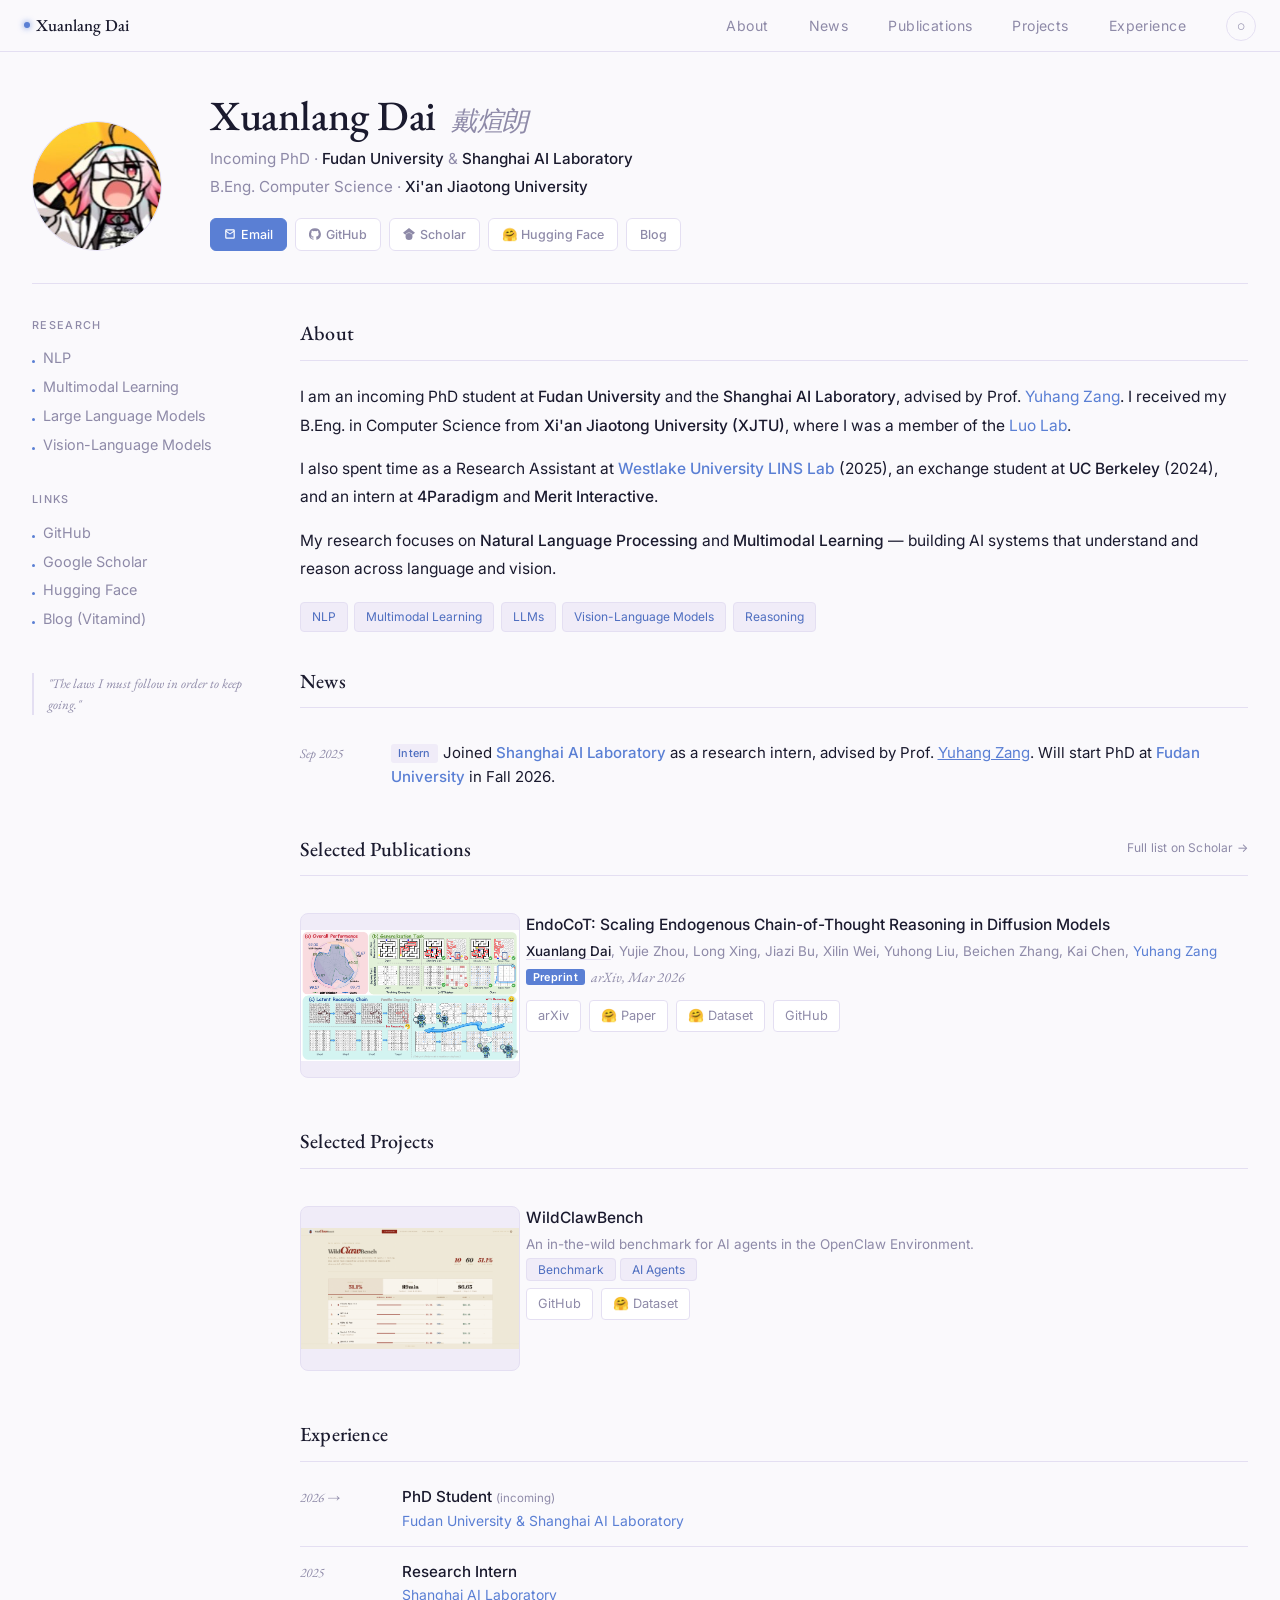
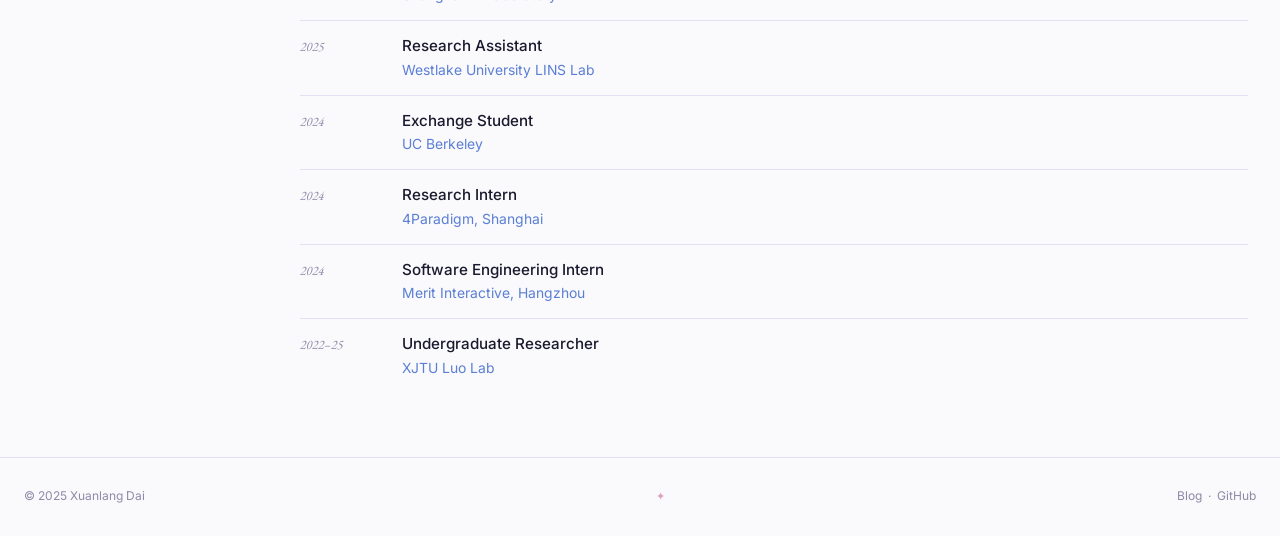
==== index.html @ b7e75daa "Initial commit for homepage" ====
<!DOCTYPE html>
<html lang="en" data-theme="light">
<head>
<meta charset="UTF-8"/>
<meta name="viewport" content="width=device-width, initial-scale=1.0"/>
<title>Xuanlang Dai</title>
<link rel="icon" href="data:image/svg+xml,<svg xmlns='http://www.w3.org/2000/svg' viewBox='0 0 32 32'><rect width='32' height='32' rx='7' fill='%235a7fd4'/><rect x='6' y='6' width='5' height='19' rx='2' fill='white'/><rect x='6' y='20' width='17' height='5' rx='2' fill='white'/><circle cx='23' cy='10' r='4' fill='%23e090b8'/></svg>"/>
<link href="https://fonts.googleapis.com/css2?family=EB+Garamond:ital,wght@0,400;0,500;1,400&family=Inter:wght@300;400;500&display=swap" rel="stylesheet"/>
<style>
:root {
  --bg:       #faf9fc;
  --surface:  #ffffff;
  --border:   #e4dff2;
  --text:     #1a1a2e;
  --muted:    #8e8aa8;
  --accent:   #5a7fd4;
  --rose:     #cc7a9e;
  --tag-bg:   #f0ecf8;
  --tag-fg:   #4e6ec0;
  --nav-bg:   rgba(250,249,252,0.9);
  --sh:       0 1px 3px rgba(60,80,160,0.05), 0 4px 16px rgba(60,80,160,0.06);
  --sh-up:    0 2px 8px rgba(60,80,160,0.08), 0 12px 32px rgba(60,80,160,0.1);
}
[data-theme=dark] {
  --bg:       #10101c;
  --surface:  #181828;
  --border:   #252340;
  --text:     #e4e2f4;
  --muted:    #7068a0;
  --accent:   #7fa8e8;
  --rose:     #e090b8;
  --tag-bg:   #1c1a32;
  --tag-fg:   #88aae0;
  --nav-bg:   rgba(16,16,28,0.92);
  --sh:       0 1px 3px rgba(0,0,0,0.3), 0 4px 16px rgba(0,0,0,0.2);
  --sh-up:    0 2px 8px rgba(0,0,0,0.3), 0 12px 32px rgba(100,130,220,0.12);
}

*, *::before, *::after { box-sizing: border-box; margin: 0; padding: 0; }

html { scroll-behavior: smooth; }

body {
  font-family: 'Inter', sans-serif;
  font-size: 16px;
  background: var(--bg);
  color: var(--text);
  line-height: 1.7;
  transition: background .3s, color .3s;
  -webkit-font-smoothing: antialiased;
}

/* ─── NAV ─── */
nav {
  position: sticky; top: 0; z-index: 99;
  background: var(--nav-bg);
  backdrop-filter: blur(16px);
  border-bottom: 1px solid var(--border);
  height: 52px;
  display: flex; align-items: center;
  padding: 0 max(1.5rem, calc(50vw - 640px));
  gap: 2.5rem;
}
.nav-name {
  font-family: 'EB Garamond', serif;
  font-size: 1.05rem; font-weight: 500;
  color: var(--text); text-decoration: none;
  margin-right: auto;
  display: flex; align-items: center; gap: 6px;
}
.nav-name .dot {
  width: 6px; height: 6px; border-radius: 50%;
  background: var(--accent);
  box-shadow: 0 0 6px var(--accent);
}
nav a.link {
  font-size: 0.88rem; font-weight: 400; letter-spacing: 0.03em;
  color: var(--muted); text-decoration: none;
  transition: color .2s;
}
nav a.link:hover { color: var(--accent); }
.theme-btn {
  width: 30px; height: 30px; border-radius: 50%;
  border: 1px solid var(--border); background: transparent;
  color: var(--muted); cursor: pointer; font-size: 0.9rem;
  display: flex; align-items: center; justify-content: center;
  transition: border-color .2s, color .2s;
}
.theme-btn:hover { border-color: var(--accent); color: var(--accent); }

/* ─── PAGE ─── */
.wrap {
  max-width: 1280px;
  margin: 0 auto;
  padding: 2.5rem 2rem 4rem;
  display: grid;
  grid-template-columns: 220px 1fr;
  grid-template-rows: auto 1fr;
  column-gap: 3rem;
  row-gap: 0;
}

/* ─── HERO (spans full width) ─── */
.hero {
  grid-column: 1 / -1;
  display: flex;
  align-items: flex-end;
  gap: 3rem;
  padding-bottom: 2rem;
  border-bottom: 1px solid var(--border);
  margin-bottom: 2rem;
}
.hero-photo {
  flex-shrink: 0;
  width: 130px; height: 130px; border-radius: 50%;
  background: var(--tag-bg);
  border: 1px solid var(--border);
  display: flex; align-items: center; justify-content: center;
  font-size: 3rem;
  position: relative;
  overflow: hidden;
}
.hero-photo img {
  width: 100%; height: 100%; object-fit: cover; border-radius: 50%;
}
/* subtle glow ring */
.hero-photo::after {
  content: '';
  position: absolute; inset: -3px;
  border-radius: 50%;
  background: conic-gradient(var(--accent) 0%, var(--rose) 50%, transparent 65%);
  z-index: -1;
  opacity: 0.5;
}
.hero-text { flex: 1; }
.hero-name {
  font-family: 'EB Garamond', serif;
  font-size: 2.6rem; font-weight: 500;
  line-height: 1.15;
  letter-spacing: -0.01em;
  margin-bottom: 0.35rem;
}
.hero-name em {
  font-style: italic; color: var(--muted);
  font-size: 1.65rem; margin-left: 0.4rem;
}
.hero-affil {
  font-size: 0.95rem; color: var(--muted);
  line-height: 1.8; margin-bottom: 1.1rem;
}
.hero-affil strong { color: var(--text); font-weight: 500; }
.hero-links {
  display: flex; flex-wrap: wrap; gap: 0.5rem; align-items: center;
}
.hl {
  display: inline-flex; align-items: center; gap: 5px;
  font-size: 0.78rem; font-weight: 500;
  padding: 5px 13px; border-radius: 6px;
  border: 1px solid var(--border);
  background: var(--surface); color: var(--muted);
  text-decoration: none; transition: all .18s;
}
.hl:hover { border-color: var(--accent); color: var(--accent); background: var(--tag-bg); }
.hl.primary {
  background: var(--accent); color: #fff; border-color: var(--accent);
}
.hl.primary:hover { opacity: 0.85; }

/* ─── SIDEBAR ─── */
.sidebar {
  grid-column: 1;
  position: sticky; top: 68px;
  align-self: start;
  display: flex; flex-direction: column; gap: 2.2rem;
}

.side-section {}
.side-label {
  font-size: 0.68rem; font-weight: 500; letter-spacing: 0.12em;
  text-transform: uppercase; color: var(--muted);
  margin-bottom: 0.8rem;
}
.side-items { display: flex; flex-direction: column; gap: 0.45rem; }
.side-item {
  font-size: 0.9rem; color: var(--muted);
  display: flex; align-items: baseline; gap: 0.5rem;
  line-height: 1.5;
}
.side-item a { color: var(--muted); text-decoration: none; transition: color .15s; }
.side-item a:hover { color: var(--accent); }
.side-item .si-dot {
  flex-shrink: 0; width: 3px; height: 3px;
  background: var(--accent); border-radius: 50%; margin-top: 8px;
}

/* satone quote — the ONE visible easter egg, tasteful */
.satone-aside {
  border-left: 2px solid var(--border);
  padding-left: 0.9rem;
  margin-top: 0.5rem;
}
.satone-aside blockquote {
  font-family: 'EB Garamond', serif;
  font-style: italic;
  font-size: 0.82rem;
  color: var(--muted);
  line-height: 1.6;
}
.satone-aside cite {
  display: block; margin-top: 0.4rem;
  font-style: normal; font-size: 0.7rem;
  color: var(--rose); letter-spacing: 0.04em;
}

/* ─── CONTENT ─── */
.content {
  grid-column: 2;
  display: flex; flex-direction: column; gap: 2rem;
}

/* section */
.section {}
.sec-head {
  font-family: 'EB Garamond', serif;
  font-size: 1.25rem; font-weight: 500;
  color: var(--text); letter-spacing: 0.01em;
  margin-bottom: 1.4rem;
  padding-bottom: 0.6rem;
  border-bottom: 1px solid var(--border);
  display: flex; align-items: center; justify-content: space-between;
}
.sec-head a {
  font-family: 'Inter', sans-serif;
  font-size: 0.75rem; font-weight: 400;
  color: var(--muted); text-decoration: none;
  transition: color .15s;
}
.sec-head a:hover { color: var(--accent); }

/* bio */
.bio { font-size: 0.97rem; line-height: 1.85; color: var(--text); }
.bio p + p { margin-top: 0.9rem; }
.bio a { color: var(--accent); text-decoration: none; border-bottom: 1px solid transparent; transition: border-color .15s; }
.bio a:hover { border-color: var(--accent); }
.bio strong { font-weight: 500; }
.interests {
  display: flex; flex-wrap: wrap; gap: 0.4rem; margin-top: 1.1rem;
}
.chip {
  font-size: 0.75rem; padding: 3px 11px; border-radius: 4px;
  background: var(--tag-bg); color: var(--tag-fg);
  border: 1px solid var(--border); font-weight: 400;
}

/* news */
.news-row {
  display: grid;
  grid-template-columns: 72px 1fr;
  gap: 0.5rem 1.2rem;
  align-items: baseline;
  padding: 0.65rem 0;
  border-bottom: 1px solid var(--border);
  font-size: 0.94rem;
}
.news-row:last-child { border-bottom: none; }
.news-row:first-child { padding-top: 0; }
.ndate {
  font-family: 'EB Garamond', serif;
  font-style: italic; font-size: 0.82rem;
  color: var(--muted); white-space: nowrap;
}
.ntext { color: var(--text); line-height: 1.6; }
.ntext strong { font-weight: 500; color: var(--accent); }
.nbadge {
  display: inline-block; font-size: 0.68rem; font-weight: 500;
  padding: 1px 7px; border-radius: 3px;
  background: var(--tag-bg); color: var(--tag-fg);
  margin-right: 5px; letter-spacing: 0.02em; vertical-align: 1px;
}

/* publications */
.pub {
  display: grid;
  grid-template-columns: 200px 1fr;
  gap: 1.6rem;
  padding: 0.9rem 0;
  border-bottom: 1px solid var(--border);
}
.pub:first-child { padding-top: 0; }
.pub:last-child { border-bottom: none; }
.pub-img {
  width: 220px; height: 165px; border-radius: 8px;
  background: var(--tag-bg); border: 1px solid var(--border);
  display: flex; align-items: center; justify-content: center;
  font-size: 1.5rem; flex-shrink: 0; align-self: start;
  overflow: hidden;
}
.pub-img img { width: 100%; height: 100%; object-fit: contain; }
.pub-body {}
.pub-title {
  font-size: 0.97rem; font-weight: 500; line-height: 1.5;
  color: var(--text); margin-bottom: 0.25rem;
}
.pub-authors {
  font-size: 0.84rem; color: var(--muted); margin-bottom: 0.2rem;
}
.pub-authors .me {
  color: var(--text); font-weight: 500;
  border-bottom: 1px solid var(--border);
}
.pub-venue {
  font-family: 'EB Garamond', serif;
  font-style: italic; font-size: 0.88rem;
  color: var(--muted); margin-bottom: 0.6rem;
}
.pub-venue .vbadge {
  font-style: normal; font-family: 'Inter', sans-serif;
  font-size: 0.68rem; font-weight: 600; letter-spacing: 0.04em;
  padding: 1px 7px; border-radius: 3px;
  background: var(--accent); color: #fff;
  margin-right: 6px; vertical-align: 1px;
}
.pub-actions { display: flex; gap: 0.5rem; flex-wrap: wrap; }
.pa {
  font-size: 0.8rem; padding: 4px 11px; border-radius: 4px;
  border: 1px solid var(--border); background: var(--surface);
  color: var(--muted); text-decoration: none; transition: all .15s;
}
.pa:hover { border-color: var(--accent); color: var(--accent); }

/* experience */
.exp-grid {
  display: flex; flex-direction: column; gap: 0;
}
.exp-row {
  display: grid;
  grid-template-columns: 80px 1fr;
  gap: 0.5rem 1.4rem;
  padding: 0.75rem 0;
  border-bottom: 1px solid var(--border);
  align-items: baseline;
}
.exp-row:last-child { border-bottom: none; }
.exp-row:first-child { padding-top: 0; }
.exp-yr {
  font-family: 'EB Garamond', serif;
  font-style: italic; font-size: 0.82rem;
  color: var(--muted); white-space: nowrap;
}
.exp-body {}
.exp-title {
  font-size: 0.95rem; font-weight: 500; color: var(--text);
}
.exp-org {
  font-size: 0.87rem; color: var(--accent);
}

/* ─── FOOTER ─── */
footer {
  border-top: 1px solid var(--border);
  padding: 1.8rem max(1.5rem, calc(50vw - 640px));
  display: flex; align-items: center; justify-content: space-between;
  flex-wrap: wrap; gap: 0.5rem;
}
footer span { font-size: 0.75rem; color: var(--muted); }
footer a { color: var(--muted); text-decoration: none; transition: color .15s; }
footer a:hover { color: var(--accent); }
.footer-star {
  font-size: 0.7rem; color: var(--rose); letter-spacing: 0.06em; opacity: 0.7;
}

/* ─── RESPONSIVE ─── */
@media (max-width: 720px) {
  .wrap { grid-template-columns: 1fr; column-gap: 0; padding: 2rem 1.2rem 4rem; }
  .hero { flex-direction: column; align-items: flex-start; gap: 1.5rem; }
  .sidebar { position: static; grid-column: 1; }
  .content { grid-column: 1; }
  .pub { grid-template-columns: 1fr; }
  .pub-img { display: none; }
}

/* ─── FADE IN ─── */
@keyframes up { from { opacity:0; transform:translateY(14px) } to { opacity:1; transform:none } }
.hero    { animation: up .5s ease both; }
.sidebar { animation: up .5s .08s ease both; }
.content { animation: up .5s .14s ease both; }
</style>
</head>
<body>

<!-- NAV -->
<nav>
  <a class="nav-name" href="#">
    <span class="dot"></span> Xuanlang Dai
  </a>
  <a class="link" href="#about">About</a>
  <a class="link" href="#news">News</a>
  <a class="link" href="#publications">Publications</a>
  <a class="link" href="#projects">Projects</a>
  <a class="link" href="#experience">Experience</a>
  <button class="theme-btn" id="tbtn" onclick="toggleTheme()" title="Toggle theme">○</button>
</nav>

<div class="wrap">

  <!-- ── HERO ── -->
  <header class="hero">
    <div class="hero-photo">
      <img src="image/icon.jpg" alt="Xuanlang Dai"/>
    </div>
    <div class="hero-text">
      <h1 class="hero-name">
        Xuanlang Dai <em>戴煊朗</em>
      </h1>
      <p class="hero-affil">
        Incoming PhD · <strong>Fudan University</strong> &amp; <strong>Shanghai AI Laboratory</strong><br/>
        B.Eng. Computer Science · <strong>Xi'an Jiaotong University</strong>
      </p>
      <div class="hero-links">
        <a class="hl primary" href="/cdn-cgi/l/email-protection#d3b7b2baaba6b2bdbfb2bdb4e4e4e493b4beb2babffdb0bcbe">
          <svg width="12" height="12" viewBox="0 0 20 20" fill="currentColor"><path d="M2 4a2 2 0 0 1 2-2h12a2 2 0 0 1 2 2v12a2 2 0 0 1-2 2H4a2 2 0 0 1-2-2V4zm2 0v.511l6 4.5 6-4.5V4H4zm0 2.489V16h12V6.489l-6 4.5-6-4.5z"/></svg>
          Email
        </a>
        <a class="hl" href="https://github.com/LennoxDai" target="_blank">
          <svg width="12" height="12" viewBox="0 0 24 24" fill="currentColor"><path d="M12 .3a12 12 0 0 0-3.8 23.4c.6.1.8-.3.8-.6v-2c-3.3.7-4-1.6-4-1.6-.6-1.4-1.4-1.8-1.4-1.8-1-.7.1-.7.1-.7 1.2.1 1.8 1.2 1.8 1.2 1 1.8 2.8 1.3 3.5 1 .1-.8.4-1.3.7-1.6-2.7-.3-5.5-1.3-5.5-5.9 0-1.3.5-2.4 1.2-3.2-.1-.3-.5-1.5.1-3.2 0 0 1-.3 3.3 1.2a11.5 11.5 0 0 1 6 0c2.3-1.5 3.3-1.2 3.3-1.2.6 1.7.2 2.9.1 3.2.8.8 1.2 1.9 1.2 3.2 0 4.6-2.8 5.6-5.5 5.9.4.4.8 1.1.8 2.2v3.3c0 .3.2.7.8.6A12 12 0 0 0 12 .3"/></svg>
          GitHub
        </a>
        <a class="hl" href="https://scholar.google.com/citations?user=OeeH1HAAAAAJ&hl=en" target="_blank">
          <svg width="12" height="12" viewBox="0 0 24 24" fill="currentColor"><path d="M12 24a7 7 0 1 1 0-14 7 7 0 0 1 0 14zm0-24L0 9.5l4.838 3.94A8 8 0 0 1 12 9a8 8 0 0 1 7.162 4.44L24 9.5z"/></svg>
          Scholar
        </a>
        <a class="hl" href="https://huggingface.co/XuanlangDai" target="_blank">🤗 Hugging Face</a>
        <a class="hl" href="https://lennox-dai-github-io.vercel.app" target="_blank">Blog</a>
      </div>
    </div>
  </header>

  <!-- ── SIDEBAR ── -->
  <aside class="sidebar">

    <div class="side-section">
      <div class="side-label">Research</div>
      <div class="side-items">
        <div class="side-item"><span class="si-dot"></span>NLP</div>
        <div class="side-item"><span class="si-dot"></span>Multimodal Learning</div>
        <div class="side-item"><span class="si-dot"></span>Large Language Models</div>
        <div class="side-item"><span class="si-dot"></span>Vision-Language Models</div>
      </div>
    </div>

    <div class="side-section">
      <div class="side-label">Links</div>
      <div class="side-items">
        <div class="side-item"><span class="si-dot"></span><a href="https://github.com/LennoxDai" target="_blank">GitHub</a></div>
        <div class="side-item"><span class="si-dot"></span><a href="https://scholar.google.com/citations?user=OeeH1HAAAAAJ&hl=en" target="_blank">Google Scholar</a></div>
        <div class="side-item"><span class="si-dot"></span><a href="https://huggingface.co/XuanlangDai" target="_blank">Hugging Face</a></div>
        <div class="side-item"><span class="si-dot"></span><a href="https://lennox-dai-github-io.vercel.app" target="_blank">Blog (Vitamind)</a></div>
      </div>
    </div>

    <div class="satone-aside">
      <blockquote>
        "The laws I must follow in order to keep going."
      </blockquote>
    </div>

  </aside>

  <!-- ── CONTENT ── -->
  <main class="content">

    <!-- ABOUT -->
    <section class="section" id="about">
      <h2 class="sec-head">About</h2>
      <div class="bio">
        <p>
          I am an incoming PhD student at <strong>Fudan University</strong> and the
          <strong>Shanghai AI Laboratory</strong>, advised by Prof. <a href="https://yuhangzang.github.io/">Yuhang Zang</a>.
          I received my B.Eng. in Computer Science from
          <strong>Xi'an Jiaotong University (XJTU)</strong>,
          where I was a member of the <a href="https://luoundergradxjtu.github.io/">Luo Lab</a>.
        </p>
        <p>
          I also spent time as a Research Assistant at
          <strong><a href="https://lins-lab.github.io/">Westlake University LINS Lab</a></strong> (2025),
          an exchange student at <strong>UC Berkeley</strong> (2024),
          and an intern at <strong>4Paradigm</strong> and <strong>Merit Interactive</strong>.
        </p>
        <p>
          My research focuses on <strong>Natural Language Processing</strong>
          and <strong>Multimodal Learning</strong> — building AI systems
          that understand and reason across language and vision.
        </p>
        <div class="interests">
          <span class="chip">NLP</span>
          <span class="chip">Multimodal Learning</span>
          <span class="chip">LLMs</span>
          <span class="chip">Vision-Language Models</span>
          <span class="chip">Reasoning</span>
        </div>
      </div>
    </section>

    <!-- NEWS -->
    <section class="section" id="news">
      <h2 class="sec-head">News</h2>
      <div class="news-row">
        <span class="ndate">Sep 2025</span>
        <span class="ntext"><span class="nbadge">Intern</span>Joined <strong>Shanghai AI Laboratory</strong> as a research intern, advised by Prof. <a href="https://yuhangzang.github.io/" style="color:var(--accent)">Yuhang Zang</a>. Will start PhD at <strong>Fudan University</strong> in Fall 2026.</span>
      </div>
    </section>

    <!-- PUBLICATIONS -->
    <section class="section" id="publications">
      <h2 class="sec-head">
        Selected Publications
        <a href="https://scholar.google.com/citations?user=OeeH1HAAAAAJ&hl=en" target="_blank">Full list on Scholar →</a>
      </h2>

      <div class="pub">
        <div class="pub-img"><img src="image/paper/1.png" alt="EndoCoT" style="width:100%;height:100%;object-fit:contain;"/></div>
        <div class="pub-body">
          <div class="pub-title">EndoCoT: Scaling Endogenous Chain-of-Thought Reasoning in Diffusion Models</div>
          <div class="pub-authors"><span class="me">Xuanlang Dai</span>, Yujie Zhou, Long Xing, Jiazi Bu, Xilin Wei, Yuhong Liu, Beichen Zhang, Kai Chen, <a href="https://yuhangzang.github.io/" style="color:var(--accent);text-decoration:none">Yuhang Zang</a></div>
          <div class="pub-venue"><span class="vbadge">Preprint</span>arXiv, Mar 2026</div>
          <div class="pub-actions">
            <a class="pa" href="https://arxiv.org/abs/2603.12252" target="_blank">arXiv</a>
            <a class="pa" href="https://huggingface.co/papers/2603.12252" target="_blank">🤗 Paper</a>
            <a class="pa" href="https://huggingface.co/datasets/internlm/EndoCoT-Data" target="_blank">🤗 Dataset</a>
            <a class="pa" href="https://github.com/InternLM/EndoCoT" target="_blank">GitHub</a>
          </div>
        </div>
      </div>

    </section>

    <!-- PROJECTS -->
    <section class="section" id="projects">
      <h2 class="sec-head">Selected Projects</h2>

      <div class="pub">
        <div class="pub-img"><img src="image/project/1.png" alt="WildClawBench" style="width:100%;height:100%;object-fit:contain;"/></div>
        <div class="pub-body">
          <div class="pub-title">WildClawBench</div>
          <div class="pub-authors">An in-the-wild benchmark for AI agents in the OpenClaw Environment.</div>
          <div class="pub-venue" style="font-style:normal;font-family:'Inter',sans-serif;font-size:0.78rem;margin-bottom:0.5rem">
            <span class="chip" style="margin-right:4px">Benchmark</span><span class="chip">AI Agents</span>
          </div>
          <div class="pub-actions">
            <a class="pa" href="https://github.com/InternLM/WildClawBench" target="_blank">GitHub</a>
            <a class="pa" href="https://huggingface.co/datasets/internlm/WildClawBench" target="_blank">🤗 Dataset</a>
          </div>
        </div>
      </div>

    </section>

    <!-- EXPERIENCE -->
    <section class="section" id="experience">
      <h2 class="sec-head">Experience</h2>
      <div class="exp-grid">
        <div class="exp-row">
          <span class="exp-yr">2026 →</span>
          <div class="exp-body">
            <div class="exp-title">PhD Student <span style="font-size:0.72rem;color:var(--muted);font-weight:400">(incoming)</span></div>
            <div class="exp-org">Fudan University &amp; Shanghai AI Laboratory</div>
          </div>
        </div>
        <div class="exp-row">
          <span class="exp-yr">2025</span>
          <div class="exp-body">
            <div class="exp-title">Research Intern</div>
            <div class="exp-org"><a href="https://yuhangzang.github.io/" style="color:var(--accent);text-decoration:none">Shanghai AI Laboratory</a></div>
          </div>
        </div>
        <div class="exp-row">
          <span class="exp-yr">2025</span>
          <div class="exp-body">
            <div class="exp-title">Research Assistant</div>
            <div class="exp-org"><a href="https://lins-lab.github.io/" style="color:var(--accent);text-decoration:none">Westlake University LINS Lab</a></div>
          </div>
        </div>
        <div class="exp-row">
          <span class="exp-yr">2024</span>
          <div class="exp-body">
            <div class="exp-title">Exchange Student</div>
            <div class="exp-org">UC Berkeley</div>
          </div>
        </div>
        <div class="exp-row">
          <span class="exp-yr">2024</span>
          <div class="exp-body">
            <div class="exp-title">Research Intern</div>
            <div class="exp-org">4Paradigm, Shanghai</div>
          </div>
        </div>
        <div class="exp-row">
          <span class="exp-yr">2024</span>
          <div class="exp-body">
            <div class="exp-title">Software Engineering Intern</div>
            <div class="exp-org">Merit Interactive, Hangzhou</div>
          </div>
        </div>
        <div class="exp-row">
          <span class="exp-yr">2022–25</span>
          <div class="exp-body">
            <div class="exp-title">Undergraduate Researcher</div>
            <div class="exp-org"><a href="https://luoundergradxjtu.github.io/" style="color:var(--accent);text-decoration:none">XJTU Luo Lab</a></div>
          </div>
        </div>
      </div>
    </section>

  </main>

</div>

<footer>
  <span>© 2025 Xuanlang Dai</span>
  <span class="footer-star">✦</span>
  <span><a href="https://lennox-dai-github-io.vercel.app">Blog</a> &nbsp;·&nbsp; <a href="https://github.com/LennoxDai">GitHub</a></span>
</footer>

<script data-cfasync="false" src="/cdn-cgi/scripts/5c5dd728/cloudflare-static/email-decode.min.js"></script><script>
function toggleTheme() {
  const d = document.documentElement;
  const dark = d.getAttribute('data-theme') === 'dark';
  d.setAttribute('data-theme', dark ? 'light' : 'dark');
  document.getElementById('tbtn').textContent = dark ? '○' : '●';
}
</script>
</body>
</html>
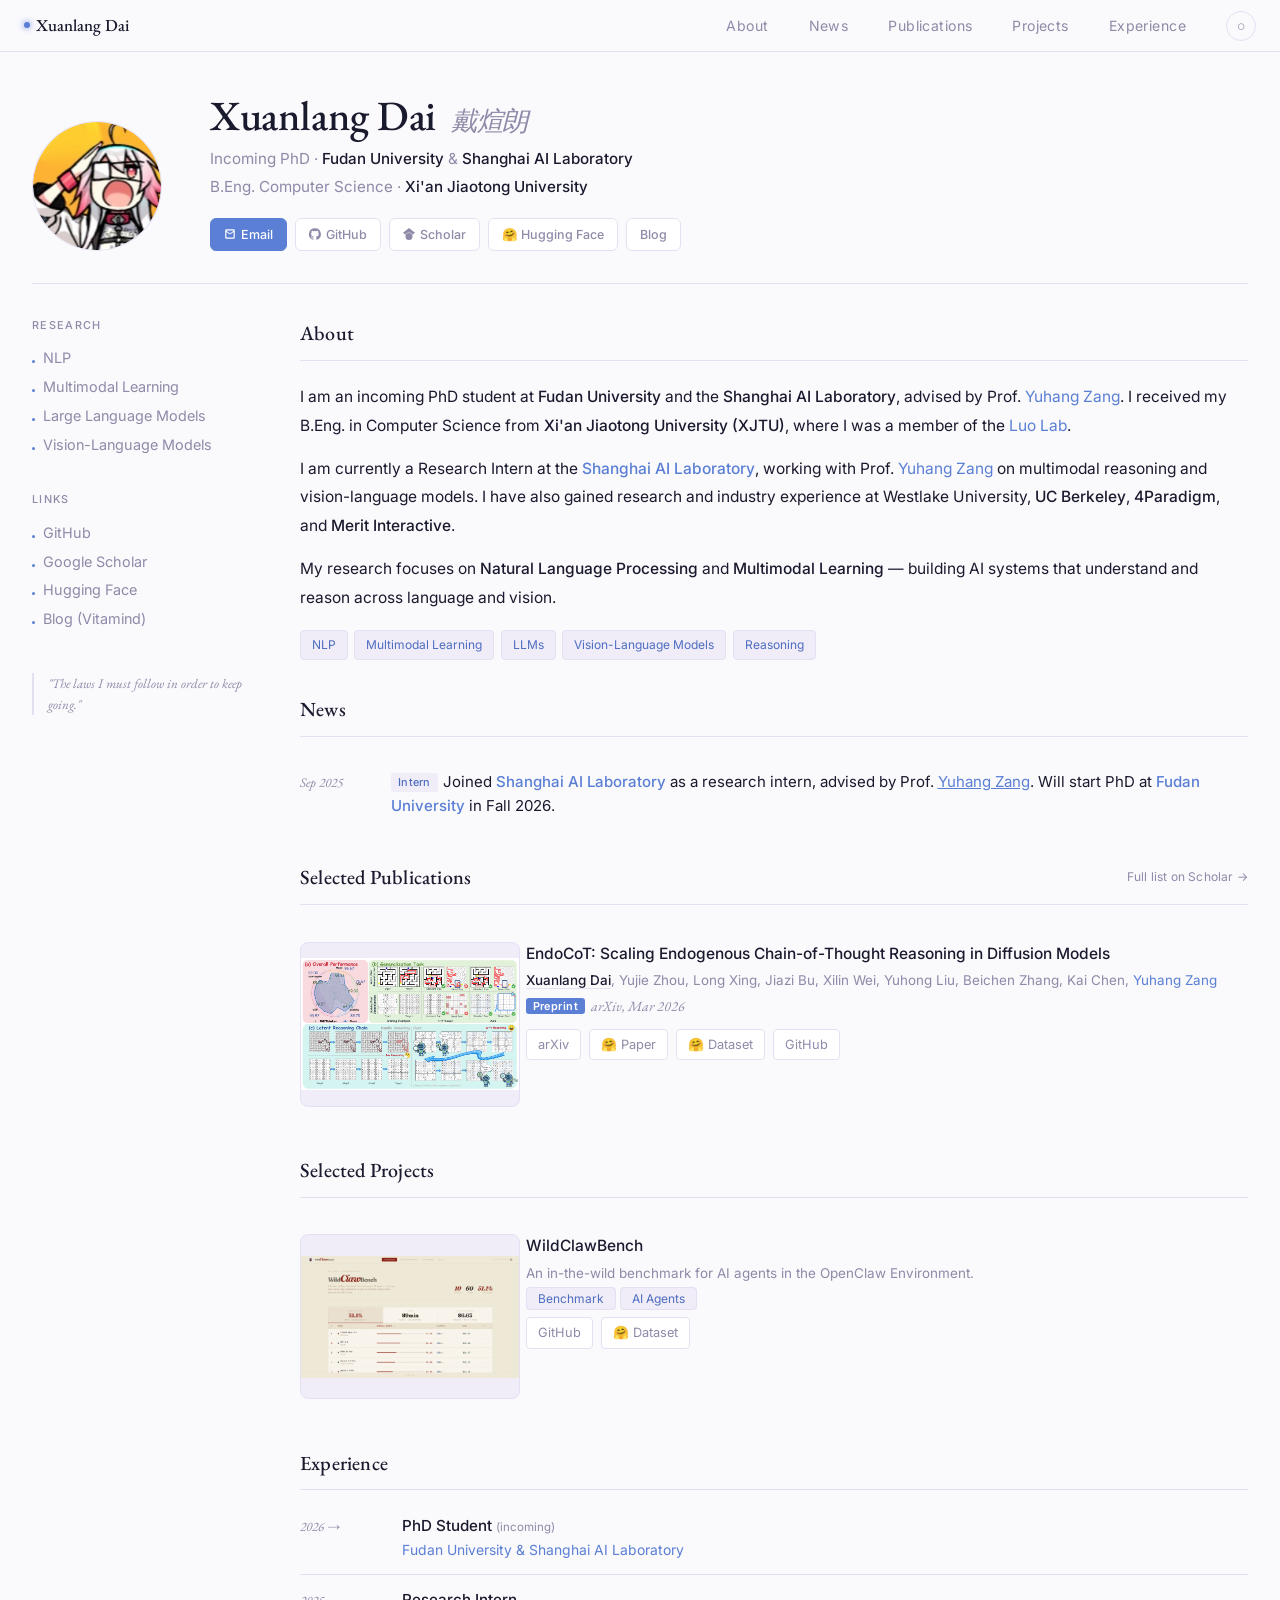
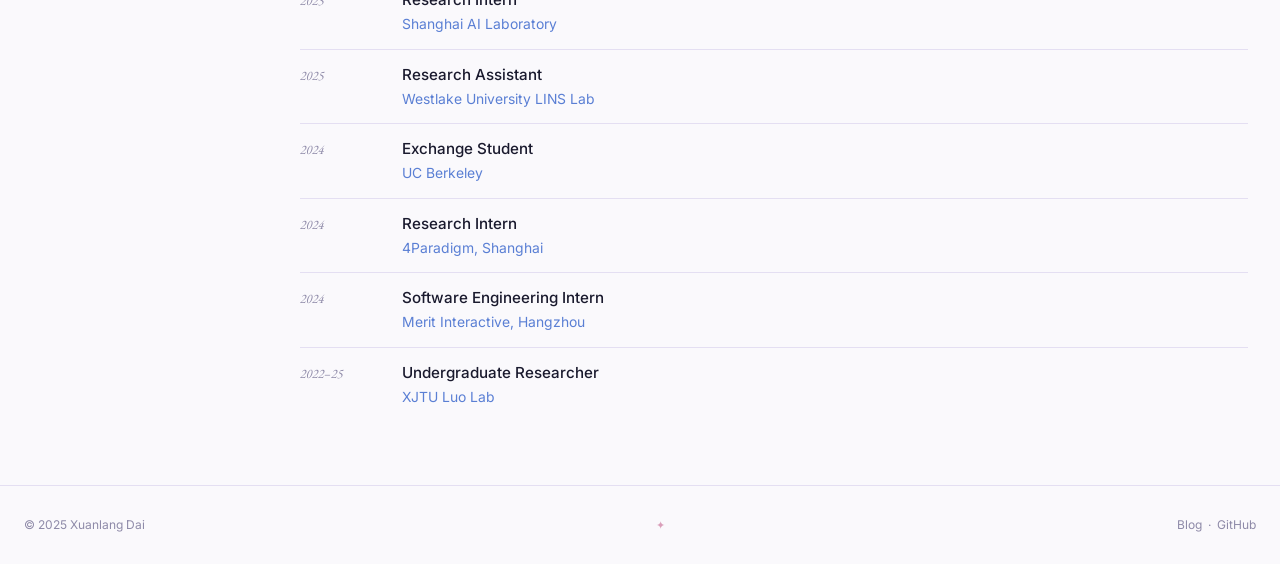
==== commit 9b97aaa8: "update" ====
--- a/index.html
+++ b/index.html
@@ -481,10 +481,12 @@
           where I was a member of the <a href="https://luoundergradxjtu.github.io/">Luo Lab</a>.
         </p>
         <p>
-          I also spent time as a Research Assistant at
-          <strong><a href="https://lins-lab.github.io/">Westlake University LINS Lab</a></strong> (2025),
-          an exchange student at <strong>UC Berkeley</strong> (2024),
-          and an intern at <strong>4Paradigm</strong> and <strong>Merit Interactive</strong>.
+          I am currently a Research Intern at the
+          <strong><a href="https://www.shlab.org.cn/">Shanghai AI Laboratory</a></strong>,
+          working with Prof. <a href="https://yuhangzang.github.io/">Yuhang Zang</a>
+          on multimodal reasoning and vision-language models.
+          I have also gained research and industry experience at
+          Westlake University, <strong>UC Berkeley</strong>, <strong>4Paradigm</strong>, and <strong>Merit Interactive</strong>.
         </p>
         <p>
           My research focuses on <strong>Natural Language Processing</strong>
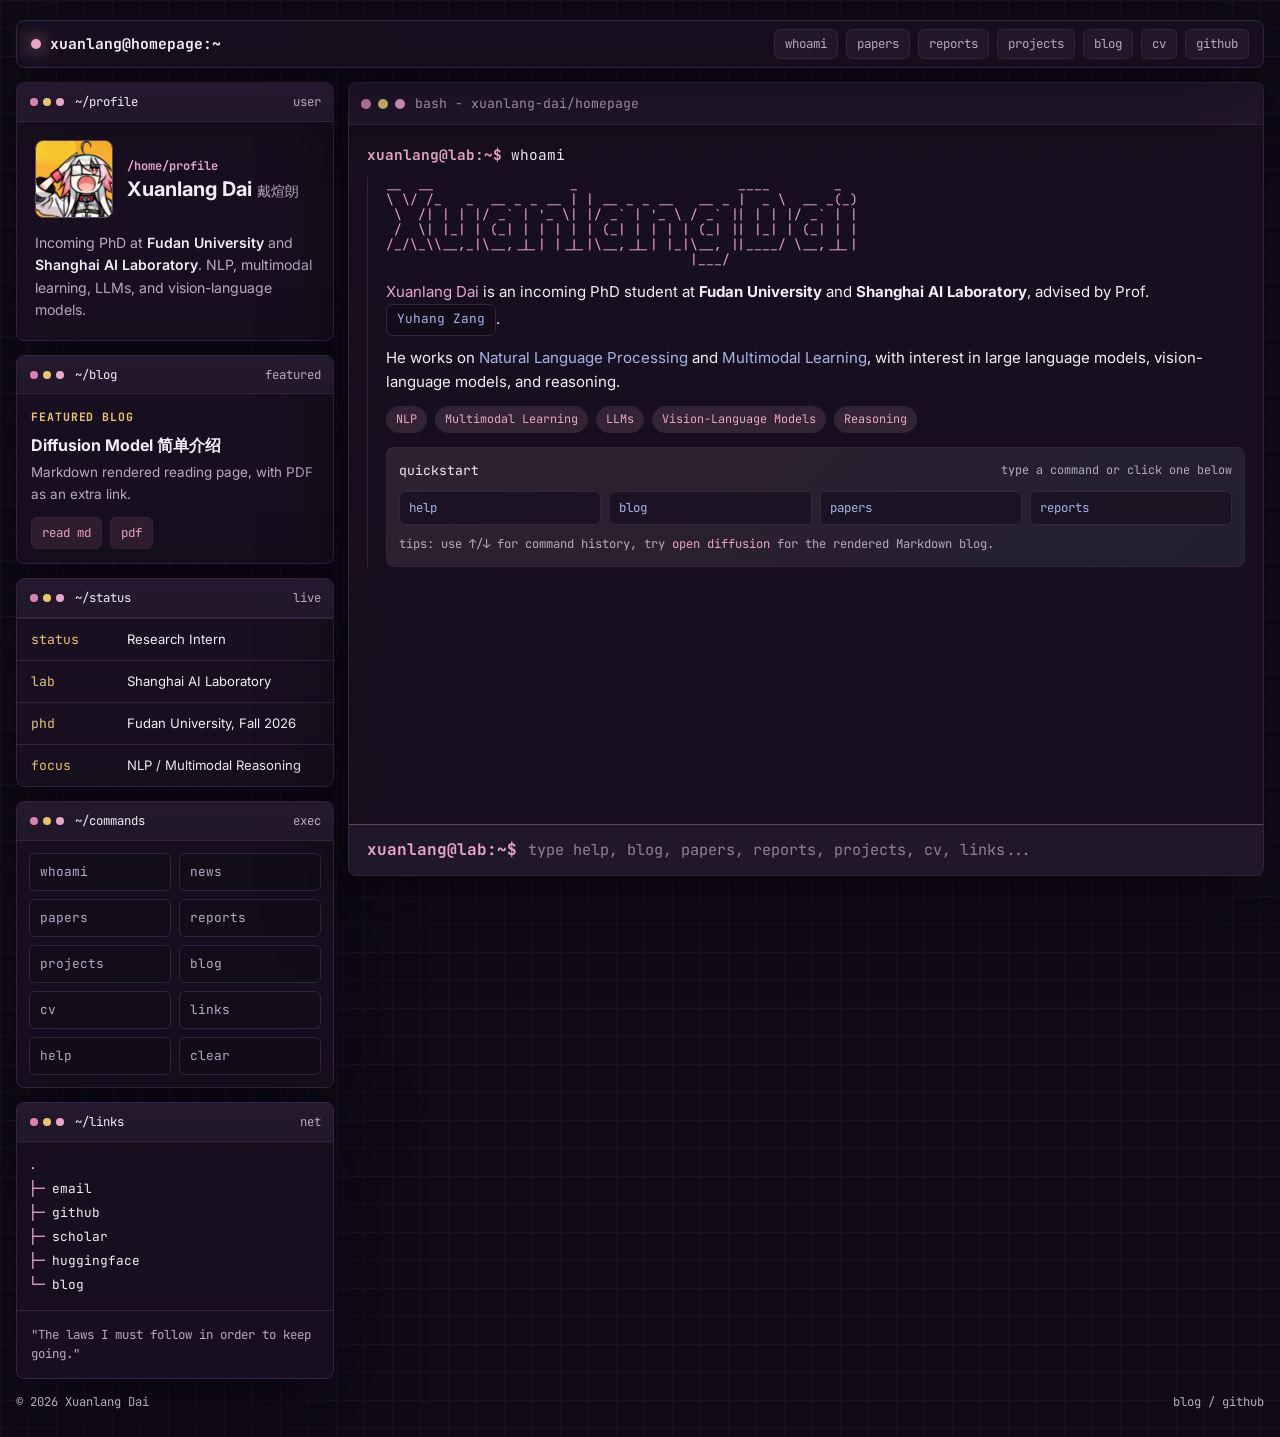
==== commit 29e1d592: "<update> update webpage" ====
--- a/index.html
+++ b/index.html
@@ -1,635 +1,1566 @@
 <!DOCTYPE html>
-<html lang="en" data-theme="light">
-<head>
-<meta charset="UTF-8"/>
-<meta name="viewport" content="width=device-width, initial-scale=1.0"/>
-<title>Xuanlang Dai</title>
-<link rel="icon" href="data:image/svg+xml,<svg xmlns='http://www.w3.org/2000/svg' viewBox='0 0 32 32'><rect width='32' height='32' rx='7' fill='%235a7fd4'/><rect x='6' y='6' width='5' height='19' rx='2' fill='white'/><rect x='6' y='20' width='17' height='5' rx='2' fill='white'/><circle cx='23' cy='10' r='4' fill='%23e090b8'/></svg>"/>
-<link href="https://fonts.googleapis.com/css2?family=EB+Garamond:ital,wght@0,400;0,500;1,400&family=Inter:wght@300;400;500&display=swap" rel="stylesheet"/>
-<style>
-:root {
-  --bg:       #faf9fc;
-  --surface:  #ffffff;
-  --border:   #e4dff2;
-  --text:     #1a1a2e;
-  --muted:    #8e8aa8;
-  --accent:   #5a7fd4;
-  --rose:     #cc7a9e;
-  --tag-bg:   #f0ecf8;
-  --tag-fg:   #4e6ec0;
-  --nav-bg:   rgba(250,249,252,0.9);
-  --sh:       0 1px 3px rgba(60,80,160,0.05), 0 4px 16px rgba(60,80,160,0.06);
-  --sh-up:    0 2px 8px rgba(60,80,160,0.08), 0 12px 32px rgba(60,80,160,0.1);
-}
-[data-theme=dark] {
-  --bg:       #10101c;
-  --surface:  #181828;
-  --border:   #252340;
-  --text:     #e4e2f4;
-  --muted:    #7068a0;
-  --accent:   #7fa8e8;
-  --rose:     #e090b8;
-  --tag-bg:   #1c1a32;
-  --tag-fg:   #88aae0;
-  --nav-bg:   rgba(16,16,28,0.92);
-  --sh:       0 1px 3px rgba(0,0,0,0.3), 0 4px 16px rgba(0,0,0,0.2);
-  --sh-up:    0 2px 8px rgba(0,0,0,0.3), 0 12px 32px rgba(100,130,220,0.12);
-}
-
-*, *::before, *::after { box-sizing: border-box; margin: 0; padding: 0; }
-
-html { scroll-behavior: smooth; }
-
-body {
-  font-family: 'Inter', sans-serif;
-  font-size: 16px;
-  background: var(--bg);
-  color: var(--text);
-  line-height: 1.7;
-  transition: background .3s, color .3s;
-  -webkit-font-smoothing: antialiased;
-}
-
-/* ─── NAV ─── */
-nav {
-  position: sticky; top: 0; z-index: 99;
-  background: var(--nav-bg);
-  backdrop-filter: blur(16px);
-  border-bottom: 1px solid var(--border);
-  height: 52px;
-  display: flex; align-items: center;
-  padding: 0 max(1.5rem, calc(50vw - 640px));
-  gap: 2.5rem;
-}
-.nav-name {
-  font-family: 'EB Garamond', serif;
-  font-size: 1.05rem; font-weight: 500;
-  color: var(--text); text-decoration: none;
-  margin-right: auto;
-  display: flex; align-items: center; gap: 6px;
-}
-.nav-name .dot {
-  width: 6px; height: 6px; border-radius: 50%;
-  background: var(--accent);
-  box-shadow: 0 0 6px var(--accent);
-}
-nav a.link {
-  font-size: 0.88rem; font-weight: 400; letter-spacing: 0.03em;
-  color: var(--muted); text-decoration: none;
-  transition: color .2s;
-}
-nav a.link:hover { color: var(--accent); }
-.theme-btn {
-  width: 30px; height: 30px; border-radius: 50%;
-  border: 1px solid var(--border); background: transparent;
-  color: var(--muted); cursor: pointer; font-size: 0.9rem;
-  display: flex; align-items: center; justify-content: center;
-  transition: border-color .2s, color .2s;
-}
-.theme-btn:hover { border-color: var(--accent); color: var(--accent); }
-
-/* ─── PAGE ─── */
-.wrap {
-  max-width: 1280px;
-  margin: 0 auto;
-  padding: 2.5rem 2rem 4rem;
-  display: grid;
-  grid-template-columns: 220px 1fr;
-  grid-template-rows: auto 1fr;
-  column-gap: 3rem;
-  row-gap: 0;
-}
-
-/* ─── HERO (spans full width) ─── */
-.hero {
-  grid-column: 1 / -1;
-  display: flex;
-  align-items: flex-end;
-  gap: 3rem;
-  padding-bottom: 2rem;
-  border-bottom: 1px solid var(--border);
-  margin-bottom: 2rem;
-}
-.hero-photo {
-  flex-shrink: 0;
-  width: 130px; height: 130px; border-radius: 50%;
-  background: var(--tag-bg);
-  border: 1px solid var(--border);
-  display: flex; align-items: center; justify-content: center;
-  font-size: 3rem;
-  position: relative;
-  overflow: hidden;
-}
-.hero-photo img {
-  width: 100%; height: 100%; object-fit: cover; border-radius: 50%;
-}
-/* subtle glow ring */
-.hero-photo::after {
-  content: '';
-  position: absolute; inset: -3px;
-  border-radius: 50%;
-  background: conic-gradient(var(--accent) 0%, var(--rose) 50%, transparent 65%);
-  z-index: -1;
-  opacity: 0.5;
-}
-.hero-text { flex: 1; }
-.hero-name {
-  font-family: 'EB Garamond', serif;
-  font-size: 2.6rem; font-weight: 500;
-  line-height: 1.15;
-  letter-spacing: -0.01em;
-  margin-bottom: 0.35rem;
-}
-.hero-name em {
-  font-style: italic; color: var(--muted);
-  font-size: 1.65rem; margin-left: 0.4rem;
-}
-.hero-affil {
-  font-size: 0.95rem; color: var(--muted);
-  line-height: 1.8; margin-bottom: 1.1rem;
-}
-.hero-affil strong { color: var(--text); font-weight: 500; }
-.hero-links {
-  display: flex; flex-wrap: wrap; gap: 0.5rem; align-items: center;
-}
-.hl {
-  display: inline-flex; align-items: center; gap: 5px;
-  font-size: 0.78rem; font-weight: 500;
-  padding: 5px 13px; border-radius: 6px;
-  border: 1px solid var(--border);
-  background: var(--surface); color: var(--muted);
-  text-decoration: none; transition: all .18s;
-}
-.hl:hover { border-color: var(--accent); color: var(--accent); background: var(--tag-bg); }
-.hl.primary {
-  background: var(--accent); color: #fff; border-color: var(--accent);
-}
-.hl.primary:hover { opacity: 0.85; }
-
-/* ─── SIDEBAR ─── */
-.sidebar {
-  grid-column: 1;
-  position: sticky; top: 68px;
-  align-self: start;
-  display: flex; flex-direction: column; gap: 2.2rem;
-}
-
-.side-section {}
-.side-label {
-  font-size: 0.68rem; font-weight: 500; letter-spacing: 0.12em;
-  text-transform: uppercase; color: var(--muted);
-  margin-bottom: 0.8rem;
-}
-.side-items { display: flex; flex-direction: column; gap: 0.45rem; }
-.side-item {
-  font-size: 0.9rem; color: var(--muted);
-  display: flex; align-items: baseline; gap: 0.5rem;
-  line-height: 1.5;
-}
-.side-item a { color: var(--muted); text-decoration: none; transition: color .15s; }
-.side-item a:hover { color: var(--accent); }
-.side-item .si-dot {
-  flex-shrink: 0; width: 3px; height: 3px;
-  background: var(--accent); border-radius: 50%; margin-top: 8px;
-}
-
-/* satone quote — the ONE visible easter egg, tasteful */
-.satone-aside {
-  border-left: 2px solid var(--border);
-  padding-left: 0.9rem;
-  margin-top: 0.5rem;
-}
-.satone-aside blockquote {
-  font-family: 'EB Garamond', serif;
-  font-style: italic;
-  font-size: 0.82rem;
-  color: var(--muted);
-  line-height: 1.6;
-}
-.satone-aside cite {
-  display: block; margin-top: 0.4rem;
-  font-style: normal; font-size: 0.7rem;
-  color: var(--rose); letter-spacing: 0.04em;
-}
-
-/* ─── CONTENT ─── */
-.content {
-  grid-column: 2;
-  display: flex; flex-direction: column; gap: 2rem;
-}
-
-/* section */
-.section {}
-.sec-head {
-  font-family: 'EB Garamond', serif;
-  font-size: 1.25rem; font-weight: 500;
-  color: var(--text); letter-spacing: 0.01em;
-  margin-bottom: 1.4rem;
-  padding-bottom: 0.6rem;
-  border-bottom: 1px solid var(--border);
-  display: flex; align-items: center; justify-content: space-between;
-}
-.sec-head a {
-  font-family: 'Inter', sans-serif;
-  font-size: 0.75rem; font-weight: 400;
-  color: var(--muted); text-decoration: none;
-  transition: color .15s;
-}
-.sec-head a:hover { color: var(--accent); }
-
-/* bio */
-.bio { font-size: 0.97rem; line-height: 1.85; color: var(--text); }
-.bio p + p { margin-top: 0.9rem; }
-.bio a { color: var(--accent); text-decoration: none; border-bottom: 1px solid transparent; transition: border-color .15s; }
-.bio a:hover { border-color: var(--accent); }
-.bio strong { font-weight: 500; }
-.interests {
-  display: flex; flex-wrap: wrap; gap: 0.4rem; margin-top: 1.1rem;
-}
-.chip {
-  font-size: 0.75rem; padding: 3px 11px; border-radius: 4px;
-  background: var(--tag-bg); color: var(--tag-fg);
-  border: 1px solid var(--border); font-weight: 400;
-}
-
-/* news */
-.news-row {
-  display: grid;
-  grid-template-columns: 72px 1fr;
-  gap: 0.5rem 1.2rem;
-  align-items: baseline;
-  padding: 0.65rem 0;
-  border-bottom: 1px solid var(--border);
-  font-size: 0.94rem;
-}
-.news-row:last-child { border-bottom: none; }
-.news-row:first-child { padding-top: 0; }
-.ndate {
-  font-family: 'EB Garamond', serif;
-  font-style: italic; font-size: 0.82rem;
-  color: var(--muted); white-space: nowrap;
-}
-.ntext { color: var(--text); line-height: 1.6; }
-.ntext strong { font-weight: 500; color: var(--accent); }
-.nbadge {
-  display: inline-block; font-size: 0.68rem; font-weight: 500;
-  padding: 1px 7px; border-radius: 3px;
-  background: var(--tag-bg); color: var(--tag-fg);
-  margin-right: 5px; letter-spacing: 0.02em; vertical-align: 1px;
-}
-
-/* publications */
-.pub {
-  display: grid;
-  grid-template-columns: 200px 1fr;
-  gap: 1.6rem;
-  padding: 0.9rem 0;
-  border-bottom: 1px solid var(--border);
-}
-.pub:first-child { padding-top: 0; }
-.pub:last-child { border-bottom: none; }
-.pub-img {
-  width: 220px; height: 165px; border-radius: 8px;
-  background: var(--tag-bg); border: 1px solid var(--border);
-  display: flex; align-items: center; justify-content: center;
-  font-size: 1.5rem; flex-shrink: 0; align-self: start;
-  overflow: hidden;
-}
-.pub-img img { width: 100%; height: 100%; object-fit: contain; }
-.pub-body {}
-.pub-title {
-  font-size: 0.97rem; font-weight: 500; line-height: 1.5;
-  color: var(--text); margin-bottom: 0.25rem;
-}
-.pub-authors {
-  font-size: 0.84rem; color: var(--muted); margin-bottom: 0.2rem;
-}
-.pub-authors .me {
-  color: var(--text); font-weight: 500;
-  border-bottom: 1px solid var(--border);
-}
-.pub-venue {
-  font-family: 'EB Garamond', serif;
-  font-style: italic; font-size: 0.88rem;
-  color: var(--muted); margin-bottom: 0.6rem;
-}
-.pub-venue .vbadge {
-  font-style: normal; font-family: 'Inter', sans-serif;
-  font-size: 0.68rem; font-weight: 600; letter-spacing: 0.04em;
-  padding: 1px 7px; border-radius: 3px;
-  background: var(--accent); color: #fff;
-  margin-right: 6px; vertical-align: 1px;
-}
-.pub-actions { display: flex; gap: 0.5rem; flex-wrap: wrap; }
-.pa {
-  font-size: 0.8rem; padding: 4px 11px; border-radius: 4px;
-  border: 1px solid var(--border); background: var(--surface);
-  color: var(--muted); text-decoration: none; transition: all .15s;
-}
-.pa:hover { border-color: var(--accent); color: var(--accent); }
-
-/* experience */
-.exp-grid {
-  display: flex; flex-direction: column; gap: 0;
-}
-.exp-row {
-  display: grid;
-  grid-template-columns: 80px 1fr;
-  gap: 0.5rem 1.4rem;
-  padding: 0.75rem 0;
-  border-bottom: 1px solid var(--border);
-  align-items: baseline;
-}
-.exp-row:last-child { border-bottom: none; }
-.exp-row:first-child { padding-top: 0; }
-.exp-yr {
-  font-family: 'EB Garamond', serif;
-  font-style: italic; font-size: 0.82rem;
-  color: var(--muted); white-space: nowrap;
-}
-.exp-body {}
-.exp-title {
-  font-size: 0.95rem; font-weight: 500; color: var(--text);
-}
-.exp-org {
-  font-size: 0.87rem; color: var(--accent);
-}
-
-/* ─── FOOTER ─── */
-footer {
-  border-top: 1px solid var(--border);
-  padding: 1.8rem max(1.5rem, calc(50vw - 640px));
-  display: flex; align-items: center; justify-content: space-between;
-  flex-wrap: wrap; gap: 0.5rem;
-}
-footer span { font-size: 0.75rem; color: var(--muted); }
-footer a { color: var(--muted); text-decoration: none; transition: color .15s; }
-footer a:hover { color: var(--accent); }
-.footer-star {
-  font-size: 0.7rem; color: var(--rose); letter-spacing: 0.06em; opacity: 0.7;
-}
-
-/* ─── RESPONSIVE ─── */
-@media (max-width: 720px) {
-  .wrap { grid-template-columns: 1fr; column-gap: 0; padding: 2rem 1.2rem 4rem; }
-  .hero { flex-direction: column; align-items: flex-start; gap: 1.5rem; }
-  .sidebar { position: static; grid-column: 1; }
-  .content { grid-column: 1; }
-  .pub { grid-template-columns: 1fr; }
-  .pub-img { display: none; }
-}
-
-/* ─── FADE IN ─── */
-@keyframes up { from { opacity:0; transform:translateY(14px) } to { opacity:1; transform:none } }
-.hero    { animation: up .5s ease both; }
-.sidebar { animation: up .5s .08s ease both; }
-.content { animation: up .5s .14s ease both; }
-</style>
-</head>
-<body>
-
-<!-- NAV -->
-<nav>
-  <a class="nav-name" href="#">
-    <span class="dot"></span> Xuanlang Dai
-  </a>
-  <a class="link" href="#about">About</a>
-  <a class="link" href="#news">News</a>
-  <a class="link" href="#publications">Publications</a>
-  <a class="link" href="#projects">Projects</a>
-  <a class="link" href="#experience">Experience</a>
-  <button class="theme-btn" id="tbtn" onclick="toggleTheme()" title="Toggle theme">○</button>
-</nav>
-
-<div class="wrap">
-
-  <!-- ── HERO ── -->
-  <header class="hero">
-    <div class="hero-photo">
-      <img src="image/icon.jpg" alt="Xuanlang Dai"/>
+<html lang="en">
+  <head>
+    <meta charset="UTF-8" />
+    <meta name="viewport" content="width=device-width, initial-scale=1.0" />
+    <title>Xuanlang Dai</title>
+    <link
+      rel="icon"
+      href="data:image/svg+xml,<svg xmlns='http://www.w3.org/2000/svg' viewBox='0 0 32 32'><rect width='32' height='32' rx='7' fill='%23e8a6c8'/><rect x='6' y='6' width='5' height='19' rx='2' fill='%23100b16'/><rect x='6' y='20' width='17' height='5' rx='2' fill='%23100b16'/><circle cx='23' cy='10' r='4' fill='%23e6c56e'/></svg>"
+    />
+    <link
+      rel="stylesheet"
+      href="https://fonts.googleapis.com/css2?family=Inter:wght@400;500;600;700&family=JetBrains+Mono:wght@400;500;600;700&display=swap"
+    />
+
+    <style>
+      :root {
+        --bg: #100b16;
+        --bg-grid: rgba(232, 166, 200, 0.045);
+        --panel: #181020;
+        --panel-2: #21172b;
+        --panel-3: #120d19;
+        --line: #34253f;
+        --line-strong: #5d4668;
+        --text: #f3edf5;
+        --muted: #b8a9c1;
+        --green: #e8a6c8;
+        --green-soft: rgba(232, 166, 200, 0.13);
+        --cyan: #a7b3e8;
+        --cyan-soft: rgba(167, 179, 232, 0.11);
+        --amber: #e6c56e;
+        --amber-soft: rgba(230, 197, 110, 0.12);
+        --rose: #d982ad;
+        --rose-soft: rgba(217, 130, 173, 0.12);
+        --shadow: 0 24px 80px rgba(6, 2, 12, 0.55);
+        --mono: "JetBrains Mono", "SFMono-Regular", Consolas, monospace;
+        --sans: "Inter", system-ui, -apple-system, BlinkMacSystemFont, "Segoe UI", sans-serif;
+      }
+
+      *,
+      *::before,
+      *::after {
+        box-sizing: border-box;
+      }
+
+      html {
+        scroll-behavior: smooth;
+      }
+
+      body {
+        min-height: 100vh;
+        margin: 0;
+        background-color: var(--bg);
+        background-image: linear-gradient(var(--bg-grid) 1px, transparent 1px),
+          linear-gradient(90deg, var(--bg-grid) 1px, transparent 1px);
+        background-size: 28px 28px;
+        color: var(--text);
+        font-family: var(--sans);
+        line-height: 1.6;
+        transition: background-color 0.2s, color 0.2s;
+        -webkit-font-smoothing: antialiased;
+      }
+
+      a {
+        color: inherit;
+      }
+
+      button,
+      input {
+        font: inherit;
+      }
+
+      button {
+        cursor: pointer;
+      }
+
+      .shell-page {
+        width: min(1400px, calc(100% - 32px));
+        min-height: 100vh;
+        margin: 0 auto;
+        padding: 20px 0 24px;
+      }
+
+      .topbar {
+        height: 48px;
+        display: flex;
+        align-items: center;
+        gap: 12px;
+        margin-bottom: 14px;
+        padding: 0 14px;
+        border: 1px solid var(--line);
+        border-radius: 8px;
+        background: var(--panel);
+        background: color-mix(in srgb, var(--panel) 86%, transparent);
+        box-shadow: var(--shadow);
+        backdrop-filter: blur(14px);
+      }
+
+      .brand {
+        display: inline-flex;
+        align-items: center;
+        gap: 9px;
+        margin-right: auto;
+        color: var(--text);
+        font-family: var(--mono);
+        font-size: 0.92rem;
+        font-weight: 700;
+        text-decoration: none;
+        white-space: nowrap;
+      }
+
+      .brand-mark {
+        width: 10px;
+        height: 10px;
+        border-radius: 50%;
+        background: var(--green);
+        box-shadow: 0 0 18px var(--green);
+      }
+
+      .top-actions {
+        display: flex;
+        align-items: center;
+        gap: 8px;
+      }
+
+      .top-link {
+        height: 30px;
+        display: inline-flex;
+        align-items: center;
+        justify-content: center;
+        padding: 0 10px;
+        border: 1px solid var(--line);
+        border-radius: 6px;
+        background: var(--panel-2);
+        color: var(--muted);
+        font-family: var(--mono);
+        font-size: 0.78rem;
+        text-decoration: none;
+        transition: border-color 0.16s, color 0.16s, background 0.16s;
+      }
+
+      .top-link:hover {
+        border-color: var(--green);
+        background: var(--green-soft);
+        color: var(--green);
+      }
+
+      .desktop {
+        display: grid;
+        grid-template-columns: 318px minmax(0, 1fr);
+        gap: 14px;
+        align-items: stretch;
+      }
+
+      .side-stack {
+        display: flex;
+        flex-direction: column;
+        gap: 14px;
+      }
+
+      .panel,
+      .terminal-window {
+        border: 1px solid var(--line);
+        border-radius: 8px;
+        background: var(--panel);
+        background: color-mix(in srgb, var(--panel) 92%, transparent);
+        box-shadow: var(--shadow);
+        overflow: hidden;
+      }
+
+      .profile-panel {
+        padding: 0;
+      }
+
+      .profile-content {
+        padding: 18px;
+      }
+
+      .profile-head {
+        display: grid;
+        grid-template-columns: 78px 1fr;
+        gap: 14px;
+        align-items: center;
+      }
+
+      .avatar {
+        width: 78px;
+        height: 78px;
+        overflow: hidden;
+        border: 1px solid var(--line-strong);
+        border-radius: 8px;
+        background: var(--panel-2);
+      }
+
+      .avatar img {
+        width: 100%;
+        height: 100%;
+        display: block;
+        object-fit: cover;
+      }
+
+      .profile-kicker {
+        color: var(--green);
+        font-family: var(--mono);
+        font-size: 0.75rem;
+        font-weight: 700;
+      }
+
+      .profile-name {
+        margin: 2px 0 0;
+        color: var(--text);
+        font-size: 1.25rem;
+        line-height: 1.15;
+      }
+
+      .profile-name span {
+        color: var(--muted);
+        font-size: 0.85rem;
+        font-weight: 500;
+      }
+
+      .profile-meta {
+        margin: 14px 0 0;
+        color: var(--muted);
+        font-size: 0.88rem;
+      }
+
+      .profile-meta strong {
+        color: var(--text);
+        font-weight: 600;
+      }
+
+      .status-grid {
+        display: grid;
+        grid-template-columns: 1fr;
+        gap: 1px;
+        border-top: 1px solid var(--line);
+        background: var(--line);
+      }
+
+      .status-row {
+        display: grid;
+        grid-template-columns: 86px 1fr;
+        gap: 10px;
+        padding: 10px 14px;
+        background: var(--panel);
+        font-size: 0.82rem;
+      }
+
+      .status-key {
+        color: var(--amber);
+        font-family: var(--mono);
+      }
+
+      .status-value {
+        color: var(--text);
+      }
+
+      .panel-header {
+        position: relative;
+        display: flex;
+        align-items: center;
+        justify-content: space-between;
+        gap: 12px;
+        min-height: 34px;
+        padding: 9px 12px 9px 58px;
+        border-bottom: 1px solid var(--line);
+        background: linear-gradient(180deg, color-mix(in srgb, var(--panel-2) 86%, var(--line)), var(--panel-2));
+        color: var(--muted);
+        font-family: var(--mono);
+        font-size: 0.77rem;
+      }
+
+      .panel-header::before {
+        content: "";
+        position: absolute;
+        left: 13px;
+        top: 50%;
+        width: 8px;
+        height: 8px;
+        border-radius: 50%;
+        background: var(--rose);
+        box-shadow: 13px 0 0 var(--amber), 26px 0 0 var(--green);
+        transform: translateY(-50%);
+      }
+
+      .panel-header span:first-child {
+        color: var(--text);
+      }
+
+      .command-grid {
+        display: grid;
+        grid-template-columns: 1fr 1fr;
+        gap: 8px;
+        padding: 12px;
+      }
+
+      .cmd-button {
+        min-height: 38px;
+        padding: 0 10px;
+        border: 1px solid var(--line);
+        border-radius: 6px;
+        background: var(--panel-3);
+        color: var(--muted);
+        font-family: var(--mono);
+        font-size: 0.8rem;
+        text-align: left;
+        transition: transform 0.16s, border-color 0.16s, color 0.16s, background 0.16s;
+      }
+
+      .cmd-button:hover {
+        transform: translateY(-1px);
+        border-color: var(--cyan);
+        background: var(--cyan-soft);
+        color: var(--cyan);
+      }
+
+      .tree {
+        padding: 12px;
+        color: var(--muted);
+        font-family: var(--mono);
+        font-size: 0.8rem;
+      }
+
+      .tree div {
+        display: flex;
+        align-items: center;
+        gap: 7px;
+        min-height: 24px;
+      }
+
+      .tree a {
+        color: var(--text);
+        text-decoration: none;
+      }
+
+      .tree a:hover {
+        color: var(--green);
+      }
+
+      .tree .branch {
+        color: var(--green);
+      }
+
+      .tree .leaf {
+        color: var(--cyan);
+      }
+
+      .quote {
+        margin: 0;
+        padding: 14px;
+        border-top: 1px solid var(--line);
+        color: var(--muted);
+        font-family: var(--mono);
+        font-size: 0.78rem;
+      }
+
+      .blog-spotlight {
+        padding: 0;
+      }
+
+      .blog-inner {
+        padding: 14px;
+      }
+
+      .blog-label {
+        color: var(--amber);
+        font-family: var(--mono);
+        font-size: 0.72rem;
+        font-weight: 700;
+        letter-spacing: 0.08em;
+        text-transform: uppercase;
+      }
+
+      .blog-title {
+        margin: 8px 0 6px;
+        color: var(--text);
+        font-size: 1rem;
+        line-height: 1.35;
+      }
+
+      .blog-copy {
+        margin: 0 0 12px;
+        color: var(--muted);
+        font-size: 0.84rem;
+      }
+
+      .blog-actions {
+        display: flex;
+        flex-wrap: wrap;
+        gap: 8px;
+      }
+
+      .blog-cta {
+        display: inline-flex;
+        align-items: center;
+        min-height: 32px;
+        padding: 0 10px;
+        border: 1px solid var(--line);
+        border-radius: 6px;
+        background: var(--rose-soft);
+        color: var(--green);
+        font-family: var(--mono);
+        font-size: 0.78rem;
+        text-decoration: none;
+        transition: border-color 0.16s, background 0.16s, color 0.16s;
+      }
+
+      .blog-cta:hover {
+        border-color: var(--green);
+        background: var(--green-soft);
+        color: var(--text);
+      }
+
+      .terminal-window {
+        height: calc(100vh - 106px);
+        min-height: 680px;
+        display: grid;
+        grid-template-rows: auto 1fr auto;
+      }
+
+      .window-bar {
+        display: flex;
+        align-items: center;
+        gap: 10px;
+        min-height: 42px;
+        padding: 0 12px;
+        border-bottom: 1px solid var(--line);
+        background: var(--panel-2);
+      }
+
+      .window-controls {
+        display: flex;
+        gap: 7px;
+      }
+
+      .control {
+        width: 10px;
+        height: 10px;
+        border-radius: 50%;
+      }
+
+      .control.red {
+        background: var(--rose);
+      }
+
+      .control.yellow {
+        background: var(--amber);
+      }
+
+      .control.green {
+        background: var(--green);
+      }
+
+      .window-title {
+        color: var(--muted);
+        font-family: var(--mono);
+        font-size: 0.82rem;
+        white-space: nowrap;
+      }
+
+      .terminal-output {
+        overflow: auto;
+        padding: 18px;
+        scroll-behavior: smooth;
+      }
+
+      .terminal-block {
+        margin: 0 0 20px;
+      }
+
+      .terminal-line {
+        display: flex;
+        align-items: baseline;
+        gap: 9px;
+        min-height: 26px;
+        color: var(--text);
+        font-family: var(--mono);
+        font-size: 0.9rem;
+      }
+
+      .prompt {
+        flex: 0 0 auto;
+        color: var(--green);
+        font-family: var(--mono);
+        font-weight: 700;
+      }
+
+      .command {
+        color: var(--text);
+      }
+
+      .output {
+        margin-top: 8px;
+        padding-left: 18px;
+        border-left: 1px solid var(--line);
+      }
+
+      .output p {
+        margin: 0 0 10px;
+        color: var(--text);
+        font-size: 0.94rem;
+      }
+
+      .output p:last-child {
+        margin-bottom: 0;
+      }
+
+      .muted {
+        color: var(--muted);
+      }
+
+      .green {
+        color: var(--green);
+      }
+
+      .cyan {
+        color: var(--cyan);
+      }
+
+      .amber {
+        color: var(--amber);
+      }
+
+      .rose {
+        color: var(--rose);
+      }
+
+      .ascii {
+        margin: 0 0 12px;
+        color: var(--green);
+        font-family: var(--mono);
+        font-size: clamp(0.48rem, 1vw, 0.82rem);
+        line-height: 1.18;
+        white-space: pre;
+      }
+
+      .command-table {
+        display: grid;
+        grid-template-columns: repeat(2, minmax(0, 1fr));
+        gap: 8px;
+        margin-top: 12px;
+      }
+
+      .command-row {
+        display: grid;
+        grid-template-columns: 102px 1fr;
+        gap: 10px;
+        padding: 9px 10px;
+        border: 1px solid var(--line);
+        border-radius: 6px;
+        background: var(--panel-3);
+        color: var(--muted);
+        font-size: 0.82rem;
+      }
+
+      .command-row code {
+        color: var(--green);
+        font-family: var(--mono);
+        font-size: 0.8rem;
+      }
+
+      .terminal-guide {
+        margin-top: 14px;
+        padding: 12px;
+        border: 1px solid var(--line);
+        border-radius: 8px;
+        background: linear-gradient(135deg, var(--green-soft), var(--cyan-soft)), var(--panel-3);
+      }
+
+      .guide-head {
+        display: flex;
+        align-items: center;
+        justify-content: space-between;
+        gap: 12px;
+        margin-bottom: 10px;
+        color: var(--text);
+        font-family: var(--mono);
+        font-size: 0.82rem;
+      }
+
+      .guide-head span:last-child {
+        color: var(--muted);
+        font-size: 0.74rem;
+      }
+
+      .guide-grid {
+        display: grid;
+        grid-template-columns: repeat(4, minmax(0, 1fr));
+        gap: 8px;
+      }
+
+      .guide-action {
+        min-height: 34px;
+        padding: 0 9px;
+        border: 1px solid var(--line);
+        border-radius: 6px;
+        background: var(--panel);
+        background: color-mix(in srgb, var(--panel) 82%, transparent);
+        color: var(--cyan);
+        font-family: var(--mono);
+        font-size: 0.78rem;
+        text-align: left;
+        transition: border-color 0.16s, background 0.16s, color 0.16s, transform 0.16s;
+      }
+
+      .guide-action:hover {
+        transform: translateY(-1px);
+        border-color: var(--green);
+        background: var(--green-soft);
+        color: var(--text);
+      }
+
+      .guide-tip {
+        margin-top: 10px;
+        color: var(--muted);
+        font-family: var(--mono);
+        font-size: 0.76rem;
+      }
+
+      .tag-list {
+        display: flex;
+        flex-wrap: wrap;
+        gap: 8px;
+        margin-top: 12px;
+      }
+
+      .tag {
+        padding: 3px 9px;
+        border: 1px solid var(--line);
+        border-radius: 999px;
+        background: var(--green-soft);
+        color: var(--green);
+        font-family: var(--mono);
+        font-size: 0.74rem;
+      }
+
+      .timeline {
+        display: grid;
+        gap: 8px;
+      }
+
+      .timeline-row {
+        display: grid;
+        grid-template-columns: 86px 1fr;
+        gap: 12px;
+        padding: 9px 0;
+        border-bottom: 1px solid var(--line);
+      }
+
+      .timeline-row:last-child {
+        border-bottom: 0;
+      }
+
+      .time {
+        color: var(--amber);
+        font-family: var(--mono);
+        font-size: 0.82rem;
+      }
+
+      .entry-title {
+        color: var(--text);
+        font-weight: 700;
+      }
+
+      .entry-subtitle {
+        color: var(--muted);
+        font-size: 0.88rem;
+      }
+
+      .link-list {
+        display: flex;
+        flex-wrap: wrap;
+        gap: 9px;
+      }
+
+      .terminal-link,
+      .media-link {
+        display: inline-flex;
+        align-items: center;
+        min-height: 32px;
+        padding: 0 10px;
+        border: 1px solid var(--line);
+        border-radius: 6px;
+        background: var(--panel-3);
+        color: var(--cyan);
+        font-family: var(--mono);
+        font-size: 0.8rem;
+        text-decoration: none;
+        transition: border-color 0.16s, background 0.16s, color 0.16s;
+      }
+
+      .terminal-link:hover,
+      .media-link:hover {
+        border-color: var(--cyan);
+        background: var(--cyan-soft);
+        color: var(--text);
+      }
+
+      .media-item {
+        display: grid;
+        grid-template-columns: 220px minmax(0, 1fr);
+        gap: 16px;
+        padding: 12px;
+        border: 1px solid var(--line);
+        border-radius: 8px;
+        background: var(--panel-3);
+      }
+
+      .media-item + .media-item {
+        margin-top: 12px;
+      }
+
+      .media-thumb {
+        min-height: 148px;
+        display: flex;
+        align-items: center;
+        justify-content: center;
+        overflow: hidden;
+        border: 1px solid var(--line);
+        border-radius: 6px;
+        background: var(--panel);
+      }
+
+      .media-thumb img {
+        width: 100%;
+        height: 100%;
+        display: block;
+        object-fit: contain;
+      }
+
+      .media-title {
+        margin: 0 0 6px;
+        color: var(--text);
+        font-size: 1rem;
+        font-weight: 700;
+        line-height: 1.4;
+      }
+
+      .media-meta {
+        margin: 0 0 8px;
+        color: var(--muted);
+        font-size: 0.86rem;
+      }
+
+      .media-meta strong {
+        color: var(--text);
+      }
+
+      .media-actions {
+        display: flex;
+        flex-wrap: wrap;
+        gap: 8px;
+        margin-top: 10px;
+      }
+
+      .terminal-input {
+        display: grid;
+        grid-template-columns: auto minmax(0, 1fr);
+        gap: 9px;
+        align-items: center;
+        padding: 12px 18px;
+        border-top: 1px solid var(--line-strong);
+        background: var(--panel-2);
+        transition: background 0.16s, box-shadow 0.16s, border-color 0.16s;
+      }
+
+      .command-field {
+        position: relative;
+        min-width: 0;
+        display: grid;
+        align-items: center;
+        overflow: hidden;
+      }
+
+      .command-caret-layer {
+        grid-area: 1 / 1;
+        position: relative;
+        z-index: 2;
+        display: flex;
+        align-items: center;
+        min-width: 0;
+        overflow: hidden;
+        color: transparent;
+        font-family: var(--mono);
+        font-size: 0.95rem;
+        line-height: 1.6;
+        pointer-events: none;
+        transform: translateX(var(--command-scroll, 0px));
+        white-space: pre;
+      }
+
+      .command-measure {
+        flex: 0 0 auto;
+        visibility: hidden;
+        white-space: pre;
+      }
+
+      .command-caret {
+        flex: 0 0 auto;
+        width: 2px;
+        height: 1.25em;
+        margin-left: 2px;
+        border-radius: 999px;
+        background: var(--green);
+        box-shadow: 0 0 10px rgba(232, 166, 200, 0.75);
+        animation: caret-blink 1.05s step-end infinite;
+      }
+
+      .terminal-input:not(:focus-within) .command-caret {
+        opacity: 0;
+      }
+
+      .terminal-input:focus-within {
+        border-color: var(--green);
+        background: color-mix(in srgb, var(--panel-2) 82%, var(--green-soft));
+        box-shadow: inset 0 1px 0 var(--green-soft), 0 -10px 28px rgba(232, 166, 200, 0.08);
+      }
+
+      .command-input {
+        grid-area: 1 / 1;
+        position: relative;
+        z-index: 1;
+        width: 100%;
+        min-width: 0;
+        border: 0;
+        outline: 0;
+        background: transparent;
+        color: var(--text);
+        caret-color: transparent;
+        font-family: var(--mono);
+        font-size: 0.95rem;
+      }
+
+      .command-input::placeholder {
+        color: color-mix(in srgb, var(--muted) 72%, transparent);
+      }
+
+      @keyframes caret-blink {
+        0%,
+        52% {
+          opacity: 1;
+        }
+
+        53%,
+        100% {
+          opacity: 0;
+        }
+      }
+
+      .statusbar {
+        display: flex;
+        align-items: center;
+        justify-content: space-between;
+        gap: 10px;
+        margin-top: 14px;
+        color: var(--muted);
+        font-family: var(--mono);
+        font-size: 0.76rem;
+      }
+
+      .statusbar a {
+        color: var(--muted);
+        text-decoration: none;
+      }
+
+      .statusbar a:hover {
+        color: var(--green);
+      }
+
+      @media (max-width: 980px) {
+        .shell-page {
+          width: min(100% - 24px, 760px);
+          padding-top: 12px;
+        }
+
+        .topbar {
+          height: auto;
+          align-items: flex-start;
+          flex-direction: column;
+          padding: 12px;
+        }
+
+        .top-actions {
+          width: 100%;
+          overflow-x: auto;
+          padding-bottom: 2px;
+        }
+
+        .desktop {
+          grid-template-columns: 1fr;
+        }
+
+        .terminal-window {
+          height: 72vh;
+          min-height: 560px;
+        }
+      }
+
+      @media (max-width: 680px) {
+        .command-grid,
+        .command-table,
+        .guide-grid {
+          grid-template-columns: 1fr;
+        }
+
+        .profile-head,
+        .media-item,
+        .timeline-row {
+          grid-template-columns: 1fr;
+        }
+
+        .media-thumb {
+          min-height: 180px;
+        }
+
+        .terminal-output {
+          padding: 14px;
+        }
+
+        .output {
+          padding-left: 12px;
+        }
+
+        .terminal-input {
+          grid-template-columns: 1fr;
+        }
+
+        .terminal-input .prompt {
+          grid-column: 1 / -1;
+        }
+
+        .command-field {
+          grid-column: 1;
+        }
+
+        .statusbar {
+          flex-direction: column;
+          align-items: flex-start;
+        }
+      }
+    </style>
+  </head>
+
+  <body>
+    <div class="shell-page">
+      <header class="topbar">
+        <a class="brand" href="#">
+          <span class="brand-mark"></span>
+          xuanlang@homepage:~
+        </a>
+
+        <nav class="top-actions" aria-label="Primary">
+          <button class="top-link" type="button" data-command="whoami">whoami</button>
+          <button class="top-link" type="button" data-command="papers">papers</button>
+          <button class="top-link" type="button" data-command="reports">reports</button>
+          <button class="top-link" type="button" data-command="projects">projects</button>
+          <a class="top-link" href="blog/index.html">blog</a>
+          <button class="top-link" type="button" data-command="cv">cv</button>
+          <a class="top-link" href="https://github.com/LennoxDai" target="_blank" rel="noreferrer">github</a>
+        </nav>
+      </header>
+
+      <main class="desktop">
+        <aside class="side-stack" aria-label="Profile">
+          <section class="panel profile-panel">
+            <div class="panel-header">
+              <span>~/profile</span>
+              <span>user</span>
+            </div>
+            <div class="profile-content">
+              <div class="profile-head">
+                <div class="avatar">
+                  <img src="image/icon.jpg" alt="Xuanlang Dai" />
+                </div>
+                <div>
+                  <div class="profile-kicker">/home/profile</div>
+                  <h1 class="profile-name">Xuanlang Dai <span>戴煊朗</span></h1>
+                </div>
+              </div>
+              <p class="profile-meta">
+                Incoming PhD at <strong>Fudan University</strong> and <strong>Shanghai AI Laboratory</strong>. NLP, multimodal learning, LLMs, and
+                vision-language models.
+              </p>
+            </div>
+          </section>
+
+          <section class="panel blog-spotlight">
+            <div class="panel-header">
+              <span>~/blog</span>
+              <span>featured</span>
+            </div>
+            <div class="blog-inner">
+              <div class="blog-label">featured blog</div>
+              <h2 class="blog-title">Diffusion Model 简单介绍</h2>
+              <p class="blog-copy">Markdown rendered reading page, with PDF as an extra link.</p>
+              <div class="blog-actions">
+                <a class="blog-cta" href="blog/1/index.html">read md</a>
+                <a class="blog-cta" href="blog/1/1.pdf" target="_blank" rel="noreferrer">pdf</a>
+              </div>
+            </div>
+          </section>
+
+          <section class="panel">
+            <div class="panel-header">
+              <span>~/status</span>
+              <span>live</span>
+            </div>
+            <div class="status-grid">
+              <div class="status-row">
+                <span class="status-key">status</span>
+                <span class="status-value">Research Intern</span>
+              </div>
+              <div class="status-row">
+                <span class="status-key">lab</span>
+                <span class="status-value">Shanghai AI Laboratory</span>
+              </div>
+              <div class="status-row">
+                <span class="status-key">phd</span>
+                <span class="status-value">Fudan University, Fall 2026</span>
+              </div>
+              <div class="status-row">
+                <span class="status-key">focus</span>
+                <span class="status-value">NLP / Multimodal Reasoning</span>
+              </div>
+            </div>
+          </section>
+
+          <section class="panel">
+            <div class="panel-header">
+              <span>~/commands</span>
+              <span>exec</span>
+            </div>
+            <div class="command-grid">
+              <button class="cmd-button" type="button" data-command="whoami">whoami</button>
+              <button class="cmd-button" type="button" data-command="news">news</button>
+              <button class="cmd-button" type="button" data-command="papers">papers</button>
+              <button class="cmd-button" type="button" data-command="reports">reports</button>
+              <button class="cmd-button" type="button" data-command="projects">projects</button>
+              <button class="cmd-button" type="button" data-command="blog">blog</button>
+              <button class="cmd-button" type="button" data-command="cv">cv</button>
+              <button class="cmd-button" type="button" data-command="links">links</button>
+              <button class="cmd-button" type="button" data-command="help">help</button>
+              <button class="cmd-button" type="button" data-command="clear">clear</button>
+            </div>
+          </section>
+
+          <section class="panel">
+            <div class="panel-header">
+              <span>~/links</span>
+              <span>net</span>
+            </div>
+            <div class="tree">
+              <div><span class="branch">.</span></div>
+              <div><span class="branch">├─</span><a href="/cdn-cgi/l/email-protection#d3b7b2baaba6b2bdbfb2bdb4e4e4e493b4beb2babffdb0bcbe">email</a></div>
+              <div><span class="branch">├─</span><a href="https://github.com/LennoxDai" target="_blank" rel="noreferrer">github</a></div>
+              <div><span class="branch">├─</span><a href="https://scholar.google.com/citations?user=OeeH1HAAAAAJ&hl=en" target="_blank" rel="noreferrer">scholar</a></div>
+              <div><span class="branch">├─</span><a href="https://huggingface.co/XuanlangDai" target="_blank" rel="noreferrer">huggingface</a></div>
+              <div><span class="branch">└─</span><a href="blog/index.html">blog</a></div>
+            </div>
+            <blockquote class="quote">"The laws I must follow in order to keep going."</blockquote>
+          </section>
+        </aside>
+
+        <section class="terminal-window" aria-label="Interactive terminal">
+          <div class="window-bar">
+            <div class="window-controls" aria-hidden="true">
+              <span class="control red"></span>
+              <span class="control yellow"></span>
+              <span class="control green"></span>
+            </div>
+            <div class="window-title">bash - xuanlang-dai/homepage</div>
+          </div>
+
+          <div class="terminal-output" id="terminalOutput" tabindex="0">
+            <section class="terminal-block">
+              <div class="terminal-line">
+                <span class="prompt">xuanlang@lab:~$</span>
+                <span class="command">whoami</span>
+              </div>
+              <div class="output">
+                <pre class="ascii">__  __                 _                    ____        _
+\ \/ /_   _  __ _ _ __ | | __ _ _ __   __ _ |  _ \  __ _(_)
+ \  /| | | |/ _` | '_ \| |/ _` | '_ \ / _` || | | |/ _` | |
+ /  \| |_| | (_| | | | | | (_| | | | | (_| || |_| | (_| | |
+/_/\_\\__,_|\__,_|_| |_|_|\__,_|_| |_|\__, ||____/ \__,_|_|
+                                      |___/</pre>
+                <p>
+                  <span class="green">Xuanlang Dai</span> is an incoming PhD student at <strong>Fudan University</strong> and
+                  <strong>Shanghai AI Laboratory</strong>, advised by Prof.
+                  <a class="terminal-link" href="https://yuhangzang.github.io/" target="_blank" rel="noreferrer">Yuhang Zang</a>.
+                </p>
+                <p>
+                  He works on <span class="cyan">Natural Language Processing</span> and <span class="cyan">Multimodal Learning</span>, with interest
+                  in large language models, vision-language models, and reasoning.
+                </p>
+                <div class="tag-list">
+                  <span class="tag">NLP</span>
+                  <span class="tag">Multimodal Learning</span>
+                  <span class="tag">LLMs</span>
+                  <span class="tag">Vision-Language Models</span>
+                  <span class="tag">Reasoning</span>
+                </div>
+                <div class="terminal-guide">
+                  <div class="guide-head">
+                    <span>quickstart</span>
+                    <span>type a command or click one below</span>
+                  </div>
+                  <div class="guide-grid">
+                    <button class="guide-action" type="button" data-command="help">help</button>
+                    <button class="guide-action" type="button" data-command="blog">blog</button>
+                    <button class="guide-action" type="button" data-command="papers">papers</button>
+                    <button class="guide-action" type="button" data-command="reports">reports</button>
+                  </div>
+                  <div class="guide-tip">tips: use ↑/↓ for command history, try <span class="green">open diffusion</span> for the rendered Markdown blog.</div>
+                </div>
+              </div>
+            </section>
+          </div>
+
+          <form class="terminal-input" id="terminalForm">
+            <label class="prompt" for="commandInput">xuanlang@lab:~$</label>
+            <div class="command-field" id="commandField">
+              <input
+                class="command-input"
+                id="commandInput"
+                name="command"
+                autocomplete="off"
+                spellcheck="false"
+                placeholder="type help, blog, papers, reports, projects, cv, links..."
+              />
+              <span class="command-caret-layer" aria-hidden="true">
+                <span class="command-measure" id="commandMirror"></span>
+                <span class="command-caret"></span>
+              </span>
+            </div>
+          </form>
+        </section>
+      </main>
+
+      <footer class="statusbar">
+        <span>© 2026 Xuanlang Dai</span>
+        <span><a href="blog/index.html">blog</a> / <a href="https://github.com/LennoxDai" target="_blank" rel="noreferrer">github</a></span>
+      </footer>
     </div>
-    <div class="hero-text">
-      <h1 class="hero-name">
-        Xuanlang Dai <em>戴煊朗</em>
-      </h1>
-      <p class="hero-affil">
-        Incoming PhD · <strong>Fudan University</strong> &amp; <strong>Shanghai AI Laboratory</strong><br/>
-        B.Eng. Computer Science · <strong>Xi'an Jiaotong University</strong>
-      </p>
-      <div class="hero-links">
-        <a class="hl primary" href="/cdn-cgi/l/email-protection#d3b7b2baaba6b2bdbfb2bdb4e4e4e493b4beb2babffdb0bcbe">
-          <svg width="12" height="12" viewBox="0 0 20 20" fill="currentColor"><path d="M2 4a2 2 0 0 1 2-2h12a2 2 0 0 1 2 2v12a2 2 0 0 1-2 2H4a2 2 0 0 1-2-2V4zm2 0v.511l6 4.5 6-4.5V4H4zm0 2.489V16h12V6.489l-6 4.5-6-4.5z"/></svg>
-          Email
-        </a>
-        <a class="hl" href="https://github.com/LennoxDai" target="_blank">
-          <svg width="12" height="12" viewBox="0 0 24 24" fill="currentColor"><path d="M12 .3a12 12 0 0 0-3.8 23.4c.6.1.8-.3.8-.6v-2c-3.3.7-4-1.6-4-1.6-.6-1.4-1.4-1.8-1.4-1.8-1-.7.1-.7.1-.7 1.2.1 1.8 1.2 1.8 1.2 1 1.8 2.8 1.3 3.5 1 .1-.8.4-1.3.7-1.6-2.7-.3-5.5-1.3-5.5-5.9 0-1.3.5-2.4 1.2-3.2-.1-.3-.5-1.5.1-3.2 0 0 1-.3 3.3 1.2a11.5 11.5 0 0 1 6 0c2.3-1.5 3.3-1.2 3.3-1.2.6 1.7.2 2.9.1 3.2.8.8 1.2 1.9 1.2 3.2 0 4.6-2.8 5.6-5.5 5.9.4.4.8 1.1.8 2.2v3.3c0 .3.2.7.8.6A12 12 0 0 0 12 .3"/></svg>
-          GitHub
-        </a>
-        <a class="hl" href="https://scholar.google.com/citations?user=OeeH1HAAAAAJ&hl=en" target="_blank">
-          <svg width="12" height="12" viewBox="0 0 24 24" fill="currentColor"><path d="M12 24a7 7 0 1 1 0-14 7 7 0 0 1 0 14zm0-24L0 9.5l4.838 3.94A8 8 0 0 1 12 9a8 8 0 0 1 7.162 4.44L24 9.5z"/></svg>
-          Scholar
-        </a>
-        <a class="hl" href="https://huggingface.co/XuanlangDai" target="_blank">🤗 Hugging Face</a>
-        <a class="hl" href="https://lennox-dai-github-io.vercel.app" target="_blank">Blog</a>
+
+    <template id="tpl-help">
+      <div class="output">
+        <div class="command-table">
+          <div class="command-row"><code>whoami</code><span>profile and research focus</span></div>
+          <div class="command-row"><code>news</code><span>latest academic status</span></div>
+          <div class="command-row"><code>papers</code><span>selected publication</span></div>
+          <div class="command-row"><code>reports</code><span>technical reports</span></div>
+          <div class="command-row"><code>projects</code><span>selected project</span></div>
+          <div class="command-row"><code>blog</code><span>rendered Markdown notes</span></div>
+          <div class="command-row"><code>cv</code><span>experience timeline</span></div>
+          <div class="command-row"><code>links</code><span>external links and contact</span></div>
+          <div class="command-row"><code>open diffusion</code><span>open the blog post</span></div>
+          <div class="command-row"><code>open github</code><span>open a link target</span></div>
+          <div class="command-row"><code>clear</code><span>clear terminal buffer</span></div>
+        </div>
       </div>
-    </div>
-  </header>
-
-  <!-- ── SIDEBAR ── -->
-  <aside class="sidebar">
-
-    <div class="side-section">
-      <div class="side-label">Research</div>
-      <div class="side-items">
-        <div class="side-item"><span class="si-dot"></span>NLP</div>
-        <div class="side-item"><span class="si-dot"></span>Multimodal Learning</div>
-        <div class="side-item"><span class="si-dot"></span>Large Language Models</div>
-        <div class="side-item"><span class="si-dot"></span>Vision-Language Models</div>
-      </div>
-    </div>
-
-    <div class="side-section">
-      <div class="side-label">Links</div>
-      <div class="side-items">
-        <div class="side-item"><span class="si-dot"></span><a href="https://github.com/LennoxDai" target="_blank">GitHub</a></div>
-        <div class="side-item"><span class="si-dot"></span><a href="https://scholar.google.com/citations?user=OeeH1HAAAAAJ&hl=en" target="_blank">Google Scholar</a></div>
-        <div class="side-item"><span class="si-dot"></span><a href="https://huggingface.co/XuanlangDai" target="_blank">Hugging Face</a></div>
-        <div class="side-item"><span class="si-dot"></span><a href="https://lennox-dai-github-io.vercel.app" target="_blank">Blog (Vitamind)</a></div>
-      </div>
-    </div>
-
-    <div class="satone-aside">
-      <blockquote>
-        "The laws I must follow in order to keep going."
-      </blockquote>
-    </div>
-
-  </aside>
-
-  <!-- ── CONTENT ── -->
-  <main class="content">
-
-    <!-- ABOUT -->
-    <section class="section" id="about">
-      <h2 class="sec-head">About</h2>
-      <div class="bio">
+    </template>
+
+    <template id="tpl-about">
+      <div class="output">
         <p>
-          I am an incoming PhD student at <strong>Fudan University</strong> and the
-          <strong>Shanghai AI Laboratory</strong>, advised by Prof. <a href="https://yuhangzang.github.io/">Yuhang Zang</a>.
-          I received my B.Eng. in Computer Science from
-          <strong>Xi'an Jiaotong University (XJTU)</strong>,
-          where I was a member of the <a href="https://luoundergradxjtu.github.io/">Luo Lab</a>.
+          I am an incoming PhD student at <strong>Fudan University</strong> and the <strong>Shanghai AI Laboratory</strong>, advised by Prof.
+          <a class="terminal-link" href="https://yuhangzang.github.io/" target="_blank" rel="noreferrer">Yuhang Zang</a>. I received my B.Eng. in
+          Computer Science from <strong>Xi'an Jiaotong University (XJTU)</strong>, where I was a member of the
+          <a class="terminal-link" href="https://luoundergradxjtu.github.io/" target="_blank" rel="noreferrer">Luo Lab</a>.
         </p>
         <p>
-          I am currently a Research Intern at the
-          <strong><a href="https://www.shlab.org.cn/">Shanghai AI Laboratory</a></strong>,
-          working with Prof. <a href="https://yuhangzang.github.io/">Yuhang Zang</a>
-          on multimodal reasoning and vision-language models.
-          I have also gained research and industry experience at
-          Westlake University, <strong>UC Berkeley</strong>, <strong>4Paradigm</strong>, and <strong>Merit Interactive</strong>.
+          I am currently a Research Intern at
+          <a class="terminal-link" href="https://www.shlab.org.cn/" target="_blank" rel="noreferrer">Shanghai AI Laboratory</a>, working on
+          multimodal reasoning and vision-language models. I have also gained research and industry experience at Westlake University,
+          <strong>UC Berkeley</strong>, <strong>4Paradigm</strong>, and <strong>Merit Interactive</strong>.
         </p>
-        <p>
-          My research focuses on <strong>Natural Language Processing</strong>
-          and <strong>Multimodal Learning</strong> — building AI systems
-          that understand and reason across language and vision.
-        </p>
-        <div class="interests">
-          <span class="chip">NLP</span>
-          <span class="chip">Multimodal Learning</span>
-          <span class="chip">LLMs</span>
-          <span class="chip">Vision-Language Models</span>
-          <span class="chip">Reasoning</span>
+        <div class="tag-list">
+          <span class="tag">NLP</span>
+          <span class="tag">Multimodal Learning</span>
+          <span class="tag">LLMs</span>
+          <span class="tag">Vision-Language Models</span>
+          <span class="tag">Reasoning</span>
         </div>
       </div>
-    </section>
-
-    <!-- NEWS -->
-    <section class="section" id="news">
-      <h2 class="sec-head">News</h2>
-      <div class="news-row">
-        <span class="ndate">Sep 2025</span>
-        <span class="ntext"><span class="nbadge">Intern</span>Joined <strong>Shanghai AI Laboratory</strong> as a research intern, advised by Prof. <a href="https://yuhangzang.github.io/" style="color:var(--accent)">Yuhang Zang</a>. Will start PhD at <strong>Fudan University</strong> in Fall 2026.</span>
-      </div>
-    </section>
-
-    <!-- PUBLICATIONS -->
-    <section class="section" id="publications">
-      <h2 class="sec-head">
-        Selected Publications
-        <a href="https://scholar.google.com/citations?user=OeeH1HAAAAAJ&hl=en" target="_blank">Full list on Scholar →</a>
-      </h2>
-
-      <div class="pub">
-        <div class="pub-img"><img src="image/paper/1.png" alt="EndoCoT" style="width:100%;height:100%;object-fit:contain;"/></div>
-        <div class="pub-body">
-          <div class="pub-title">EndoCoT: Scaling Endogenous Chain-of-Thought Reasoning in Diffusion Models</div>
-          <div class="pub-authors"><span class="me">Xuanlang Dai</span>, Yujie Zhou, Long Xing, Jiazi Bu, Xilin Wei, Yuhong Liu, Beichen Zhang, Kai Chen, <a href="https://yuhangzang.github.io/" style="color:var(--accent);text-decoration:none">Yuhang Zang</a></div>
-          <div class="pub-venue"><span class="vbadge">Preprint</span>arXiv, Mar 2026</div>
-          <div class="pub-actions">
-            <a class="pa" href="https://arxiv.org/abs/2603.12252" target="_blank">arXiv</a>
-            <a class="pa" href="https://huggingface.co/papers/2603.12252" target="_blank">🤗 Paper</a>
-            <a class="pa" href="https://huggingface.co/datasets/internlm/EndoCoT-Data" target="_blank">🤗 Dataset</a>
-            <a class="pa" href="https://github.com/InternLM/EndoCoT" target="_blank">GitHub</a>
+    </template>
+
+    <template id="tpl-news">
+      <div class="output">
+        <div class="timeline">
+          <div class="timeline-row">
+            <span class="time">Sep 2026</span>
+            <div>
+              <div class="entry-title"><span class="green">Intern</span> Joined Shanghai AI Laboratory</div>
+              <div class="entry-subtitle">
+                Research intern advised by Prof.
+                <a class="terminal-link" href="https://yuhangzang.github.io/" target="_blank" rel="noreferrer">Yuhang Zang</a>. Will start PhD at
+                <strong>Fudan University</strong> in Fall 2026.
+              </div>
+            </div>
           </div>
         </div>
       </div>
-
-    </section>
-
-    <!-- PROJECTS -->
-    <section class="section" id="projects">
-      <h2 class="sec-head">Selected Projects</h2>
-
-      <div class="pub">
-        <div class="pub-img"><img src="image/project/1.png" alt="WildClawBench" style="width:100%;height:100%;object-fit:contain;"/></div>
-        <div class="pub-body">
-          <div class="pub-title">WildClawBench</div>
-          <div class="pub-authors">An in-the-wild benchmark for AI agents in the OpenClaw Environment.</div>
-          <div class="pub-venue" style="font-style:normal;font-family:'Inter',sans-serif;font-size:0.78rem;margin-bottom:0.5rem">
-            <span class="chip" style="margin-right:4px">Benchmark</span><span class="chip">AI Agents</span>
-          </div>
-          <div class="pub-actions">
-            <a class="pa" href="https://github.com/InternLM/WildClawBench" target="_blank">GitHub</a>
-            <a class="pa" href="https://huggingface.co/datasets/internlm/WildClawBench" target="_blank">🤗 Dataset</a>
+    </template>
+
+    <template id="tpl-papers">
+      <div class="output">
+        <div class="media-item">
+          <div class="media-thumb">
+            <img src="image/paper/1.png" alt="EndoCoT" />
+          </div>
+          <div>
+            <h2 class="media-title">EndoCoT: Scaling Endogenous Chain-of-Thought Reasoning in Diffusion Models</h2>
+            <p class="media-meta">
+              <strong>Xuanlang Dai</strong>, Yujie Zhou, Long Xing, Jiazi Bu, Xilin Wei, Yuhong Liu, Beichen Zhang, Kai Chen,
+              <a class="terminal-link" href="https://yuhangzang.github.io/" target="_blank" rel="noreferrer">Yuhang Zang</a>
+            </p>
+            <p class="media-meta"><span class="amber">Preprint</span> · arXiv, Mar 2026</p>
+            <div class="media-actions">
+              <a class="media-link" href="https://arxiv.org/abs/2603.12252" target="_blank" rel="noreferrer">arXiv</a>
+              <a class="media-link" href="https://huggingface.co/papers/2603.12252" target="_blank" rel="noreferrer">🤗 Paper</a>
+              <a class="media-link" href="https://huggingface.co/datasets/internlm/EndoCoT-Data" target="_blank" rel="noreferrer">🤗 Dataset</a>
+              <a class="media-link" href="https://github.com/InternLM/EndoCoT" target="_blank" rel="noreferrer">GitHub</a>
+            </div>
           </div>
         </div>
       </div>
-
-    </section>
-
-    <!-- EXPERIENCE -->
-    <section class="section" id="experience">
-      <h2 class="sec-head">Experience</h2>
-      <div class="exp-grid">
-        <div class="exp-row">
-          <span class="exp-yr">2026 →</span>
-          <div class="exp-body">
-            <div class="exp-title">PhD Student <span style="font-size:0.72rem;color:var(--muted);font-weight:400">(incoming)</span></div>
-            <div class="exp-org">Fudan University &amp; Shanghai AI Laboratory</div>
-          </div>
-        </div>
-        <div class="exp-row">
-          <span class="exp-yr">2025</span>
-          <div class="exp-body">
-            <div class="exp-title">Research Intern</div>
-            <div class="exp-org"><a href="https://yuhangzang.github.io/" style="color:var(--accent);text-decoration:none">Shanghai AI Laboratory</a></div>
-          </div>
-        </div>
-        <div class="exp-row">
-          <span class="exp-yr">2025</span>
-          <div class="exp-body">
-            <div class="exp-title">Research Assistant</div>
-            <div class="exp-org"><a href="https://lins-lab.github.io/" style="color:var(--accent);text-decoration:none">Westlake University LINS Lab</a></div>
-          </div>
-        </div>
-        <div class="exp-row">
-          <span class="exp-yr">2024</span>
-          <div class="exp-body">
-            <div class="exp-title">Exchange Student</div>
-            <div class="exp-org">UC Berkeley</div>
-          </div>
-        </div>
-        <div class="exp-row">
-          <span class="exp-yr">2024</span>
-          <div class="exp-body">
-            <div class="exp-title">Research Intern</div>
-            <div class="exp-org">4Paradigm, Shanghai</div>
-          </div>
-        </div>
-        <div class="exp-row">
-          <span class="exp-yr">2024</span>
-          <div class="exp-body">
-            <div class="exp-title">Software Engineering Intern</div>
-            <div class="exp-org">Merit Interactive, Hangzhou</div>
-          </div>
-        </div>
-        <div class="exp-row">
-          <span class="exp-yr">2022–25</span>
-          <div class="exp-body">
-            <div class="exp-title">Undergraduate Researcher</div>
-            <div class="exp-org"><a href="https://luoundergradxjtu.github.io/" style="color:var(--accent);text-decoration:none">XJTU Luo Lab</a></div>
+    </template>
+
+    <template id="tpl-reports">
+      <div class="output">
+        <div class="media-item">
+          <div class="media-thumb">
+            <img src="image/report/1.svg" alt="Intern-S1-Pro tech report cover" />
+          </div>
+          <div>
+            <h2 class="media-title">Intern-S1-Pro: Scientific Multimodal Foundation Model at Trillion Scale</h2>
+            <p class="media-meta"><strong>Intern-S1-Pro Team</strong>, Shanghai AI Laboratory</p>
+            <p class="media-meta"><span class="amber">Tech Report</span> · 2026-4-3</p>
+            <div class="media-actions">
+              <a class="media-link" href="https://arxiv.org/abs/2603.25040" target="_blank" rel="noreferrer">arXiv</a>
+              <a class="media-link" href="https://huggingface.co/papers/2603.25040" target="_blank" rel="noreferrer">🤗 Paper</a>
+            </div>
           </div>
         </div>
       </div>
-    </section>
-
-  </main>
-
-</div>
-
-<footer>
-  <span>© 2025 Xuanlang Dai</span>
-  <span class="footer-star">✦</span>
-  <span><a href="https://lennox-dai-github-io.vercel.app">Blog</a> &nbsp;·&nbsp; <a href="https://github.com/LennoxDai">GitHub</a></span>
-</footer>
-
-<script data-cfasync="false" src="/cdn-cgi/scripts/5c5dd728/cloudflare-static/email-decode.min.js"></script><script>
-function toggleTheme() {
-  const d = document.documentElement;
-  const dark = d.getAttribute('data-theme') === 'dark';
-  d.setAttribute('data-theme', dark ? 'light' : 'dark');
-  document.getElementById('tbtn').textContent = dark ? '○' : '●';
-}
-</script>
-</body>
-</html>+    </template>
+
+    <template id="tpl-projects">
+      <div class="output">
+        <div class="media-item">
+          <div class="media-thumb">
+            <img src="image/project/1.png" alt="WildClawBench" />
+          </div>
+          <div>
+            <h2 class="media-title">WildClawBench</h2>
+            <p class="media-meta">An in-the-wild benchmark for AI agents in the OpenClaw Environment.</p>
+            <div class="tag-list">
+              <span class="tag">Benchmark</span>
+              <span class="tag">AI Agents</span>
+            </div>
+            <div class="media-actions">
+              <a class="media-link" href="https://github.com/InternLM/WildClawBench" target="_blank" rel="noreferrer">GitHub</a>
+              <a class="media-link" href="https://huggingface.co/datasets/internlm/WildClawBench" target="_blank" rel="noreferrer">🤗 Dataset</a>
+            </div>
+          </div>
+        </div>
+      </div>
+    </template>
+
+    <template id="tpl-blog">
+      <div class="output">
+        <div class="media-item">
+          <div class="media-thumb">
+            <img src="blog/1/image/1.png" alt="Diffusion model blog preview" />
+          </div>
+          <div>
+            <h2 class="media-title">Diffusion Model 简单介绍</h2>
+            <p class="media-meta">A Markdown-rendered introduction to DDPM, DDIM, score-based models, flow matching, CFG, acceleration, RL, caching, and related tooling.</p>
+            <p class="media-meta"><span class="amber">Blog</span> · Markdown page with PDF extra link</p>
+            <div class="media-actions">
+              <a class="media-link" href="blog/1/index.html">Read MD</a>
+              <a class="media-link" href="blog/1/1.pdf" target="_blank" rel="noreferrer">PDF</a>
+            </div>
+          </div>
+        </div>
+      </div>
+    </template>
+
+    <template id="tpl-cv">
+      <div class="output">
+        <div class="timeline">
+          <div class="timeline-row">
+            <span class="time">2026 →</span>
+            <div>
+              <div class="entry-title">PhD Student <span class="muted">(incoming)</span></div>
+              <div class="entry-subtitle">Fudan University &amp; Shanghai AI Laboratory</div>
+            </div>
+          </div>
+          <div class="timeline-row">
+            <span class="time">2026</span>
+            <div>
+              <div class="entry-title">Research Intern</div>
+              <div class="entry-subtitle"><a class="terminal-link" href="https://yuhangzang.github.io/" target="_blank" rel="noreferrer">Shanghai AI Laboratory</a></div>
+            </div>
+          </div>
+          <div class="timeline-row">
+            <span class="time">2026</span>
+            <div>
+              <div class="entry-title">Research Assistant</div>
+              <div class="entry-subtitle"><a class="terminal-link" href="https://lins-lab.github.io/" target="_blank" rel="noreferrer">Westlake University LINS Lab</a></div>
+            </div>
+          </div>
+          <div class="timeline-row">
+            <span class="time">2024</span>
+            <div>
+              <div class="entry-title">Exchange Student</div>
+              <div class="entry-subtitle">UC Berkeley</div>
+            </div>
+          </div>
+          <div class="timeline-row">
+            <span class="time">2024</span>
+            <div>
+              <div class="entry-title">Research Intern</div>
+              <div class="entry-subtitle">4Paradigm, Shanghai</div>
+            </div>
+          </div>
+          <div class="timeline-row">
+            <span class="time">2024</span>
+            <div>
+              <div class="entry-title">Software Engineering Intern</div>
+              <div class="entry-subtitle">Merit Interactive, Hangzhou</div>
+            </div>
+          </div>
+          <div class="timeline-row">
+            <span class="time">2022–25</span>
+            <div>
+              <div class="entry-title">Undergraduate Researcher</div>
+              <div class="entry-subtitle"><a class="terminal-link" href="https://luoundergradxjtu.github.io/" target="_blank" rel="noreferrer">XJTU Luo Lab</a></div>
+            </div>
+          </div>
+        </div>
+      </div>
+    </template>
+
+    <template id="tpl-links">
+      <div class="output">
+        <div class="link-list">
+          <a class="terminal-link" href="/cdn-cgi/l/email-protection#d3b7b2baaba6b2bdbfb2bdb4e4e4e493b4beb2babffdb0bcbe">Email</a>
+          <a class="terminal-link" href="https://github.com/LennoxDai" target="_blank" rel="noreferrer">GitHub</a>
+          <a class="terminal-link" href="https://scholar.google.com/citations?user=OeeH1HAAAAAJ&hl=en" target="_blank" rel="noreferrer">Google Scholar</a>
+          <a class="terminal-link" href="https://huggingface.co/XuanlangDai" target="_blank" rel="noreferrer">Hugging Face</a>
+          <a class="terminal-link" href="blog/index.html">Blog</a>
+        </div>
+      </div>
+    </template>
+
+    <template id="tpl-unknown">
+      <div class="output">
+        <p><span class="rose">command not found</span> <span class="muted">Run</span> <span class="green">help</span> <span class="muted">or click a command in ~/commands.</span></p>
+      </div>
+    </template>
+
+    <script data-cfasync="false" src="/cdn-cgi/scripts/5c5dd728/cloudflare-static/email-decode.min.js"></script>
+    <script>
+      const output = document.getElementById("terminalOutput");
+      const form = document.getElementById("terminalForm");
+      const input = document.getElementById("commandInput");
+      const commandField = document.getElementById("commandField");
+      const commandMirror = document.getElementById("commandMirror");
+
+      const aliases = new Map([
+        ["about", "about"],
+        ["cat about.md", "about"],
+        ["whoami", "about"],
+        ["help", "help"],
+        ["guide", "help"],
+        ["intro", "help"],
+        ["start", "help"],
+        ["man", "help"],
+        ["news", "news"],
+        ["ls news", "news"],
+        ["papers", "papers"],
+        ["paper", "papers"],
+        ["publications", "papers"],
+        ["pubs", "papers"],
+        ["reports", "reports"],
+        ["report", "reports"],
+        ["tech reports", "reports"],
+        ["tech report", "reports"],
+        ["techreports", "reports"],
+        ["projects", "projects"],
+        ["project", "projects"],
+        ["blog", "blog"],
+        ["blogs", "blog"],
+        ["post", "blog"],
+        ["posts", "blog"],
+        ["diffusion", "blog"],
+        ["diffusion intro", "blog"],
+        ["cv", "cv"],
+        ["experience", "cv"],
+        ["resume", "cv"],
+        ["links", "links"],
+        ["contact", "links"],
+        ["ls", "ls"],
+        ["pwd", "pwd"],
+        ["date", "date"],
+        ["clear", "clear"],
+        ["cls", "clear"],
+      ]);
+
+      const openTargets = {
+        arxiv: "https://arxiv.org/abs/2603.12252",
+        blog: "blog/index.html",
+        dataset: "https://huggingface.co/datasets/internlm/EndoCoT-Data",
+        diffusion: "blog/1/index.html",
+        github: "https://github.com/LennoxDai",
+        huggingface: "https://huggingface.co/XuanlangDai",
+        report: "https://arxiv.org/abs/2603.25040",
+        scholar: "https://scholar.google.com/citations?user=OeeH1HAAAAAJ&hl=en",
+        wildclawbench: "https://github.com/InternLM/WildClawBench",
+      };
+
+      const history = [];
+      let historyIndex = 0;
+
+      function syncCommandCaret() {
+        const caretIndex = typeof input.selectionStart === "number" ? input.selectionStart : input.value.length;
+        commandMirror.textContent = input.value.slice(0, caretIndex);
+        commandField.style.setProperty("--command-scroll", `${-(input.scrollLeft || 0)}px`);
+      }
+
+      function queueCommandCaretSync() {
+        requestAnimationFrame(syncCommandCaret);
+      }
+
+      function appendPrompt(command) {
+        const block = document.createElement("section");
+        block.className = "terminal-block";
+
+        const line = document.createElement("div");
+        line.className = "terminal-line";
+
+        const prompt = document.createElement("span");
+        prompt.className = "prompt";
+        prompt.textContent = "xuanlang@lab:~$";
+
+        const commandText = document.createElement("span");
+        commandText.className = "command";
+        commandText.textContent = command;
+
+        line.append(prompt, commandText);
+        block.append(line);
+        output.append(block);
+        return block;
+      }
+
+      function appendTemplate(block, templateId) {
+        const template = document.getElementById(templateId);
+        block.append(template.content.cloneNode(true));
+      }
+
+      function appendMessage(block, text, tone = "muted") {
+        const wrapper = document.createElement("div");
+        wrapper.className = "output";
+        const paragraph = document.createElement("p");
+        paragraph.className = tone;
+        paragraph.textContent = text;
+        wrapper.append(paragraph);
+        block.append(wrapper);
+      }
+
+      function scrollToBottom() {
+        output.scrollTop = output.scrollHeight;
+      }
+
+      function runCommand(rawCommand) {
+        const command = rawCommand.trim().replace(/\s+/g, " ");
+        if (!command) {
+          return;
+        }
+
+        history.push(command);
+        historyIndex = history.length;
+
+        if (aliases.get(command.toLowerCase()) === "clear") {
+          output.innerHTML = "";
+          input.value = "";
+          syncCommandCaret();
+          return;
+        }
+
+        const block = appendPrompt(command);
+        const normalized = command.toLowerCase();
+
+        if (normalized.startsWith("open ")) {
+          const target = normalized.slice(5).trim();
+          const url = openTargets[target];
+          if (url) {
+            window.open(url, "_blank", "noopener");
+            appendMessage(block, "opening " + target + " ...", "green");
+          } else {
+            appendTemplate(block, "tpl-unknown");
+          }
+          input.value = "";
+          syncCommandCaret();
+          scrollToBottom();
+          return;
+        }
+
+        const action = aliases.get(normalized);
+
+        if (action === "pwd") {
+          appendMessage(block, "/home/xuanlang/profile");
+        } else if (action === "date") {
+          appendMessage(block, new Date().toString());
+        } else if (action === "ls") {
+          appendMessage(block, "about.md  news.log  papers/  reports/  projects/  blog/  cv.timeline  links.net");
+        } else if (action) {
+          appendTemplate(block, "tpl-" + action);
+        } else {
+          appendTemplate(block, "tpl-unknown");
+        }
+
+        input.value = "";
+        syncCommandCaret();
+        scrollToBottom();
+      }
+
+      form.addEventListener("submit", (event) => {
+        event.preventDefault();
+        runCommand(input.value);
+      });
+
+      document.querySelectorAll("[data-command]").forEach((button) => {
+        button.addEventListener("click", () => {
+          runCommand(button.dataset.command);
+          input.focus();
+        });
+      });
+
+      input.addEventListener("keydown", (event) => {
+        if (event.key === "ArrowUp") {
+          event.preventDefault();
+          historyIndex = Math.max(0, historyIndex - 1);
+          input.value = history[historyIndex] || "";
+          syncCommandCaret();
+        }
+
+        if (event.key === "ArrowDown") {
+          event.preventDefault();
+          historyIndex = Math.min(history.length, historyIndex + 1);
+          input.value = history[historyIndex] || "";
+          syncCommandCaret();
+        }
+      });
+
+      ["input", "keydown", "keyup", "click", "select", "focus", "scroll"].forEach((eventName) => {
+        input.addEventListener(eventName, queueCommandCaretSync);
+      });
+
+      syncCommandCaret();
+    </script>
+  </body>
+</html>
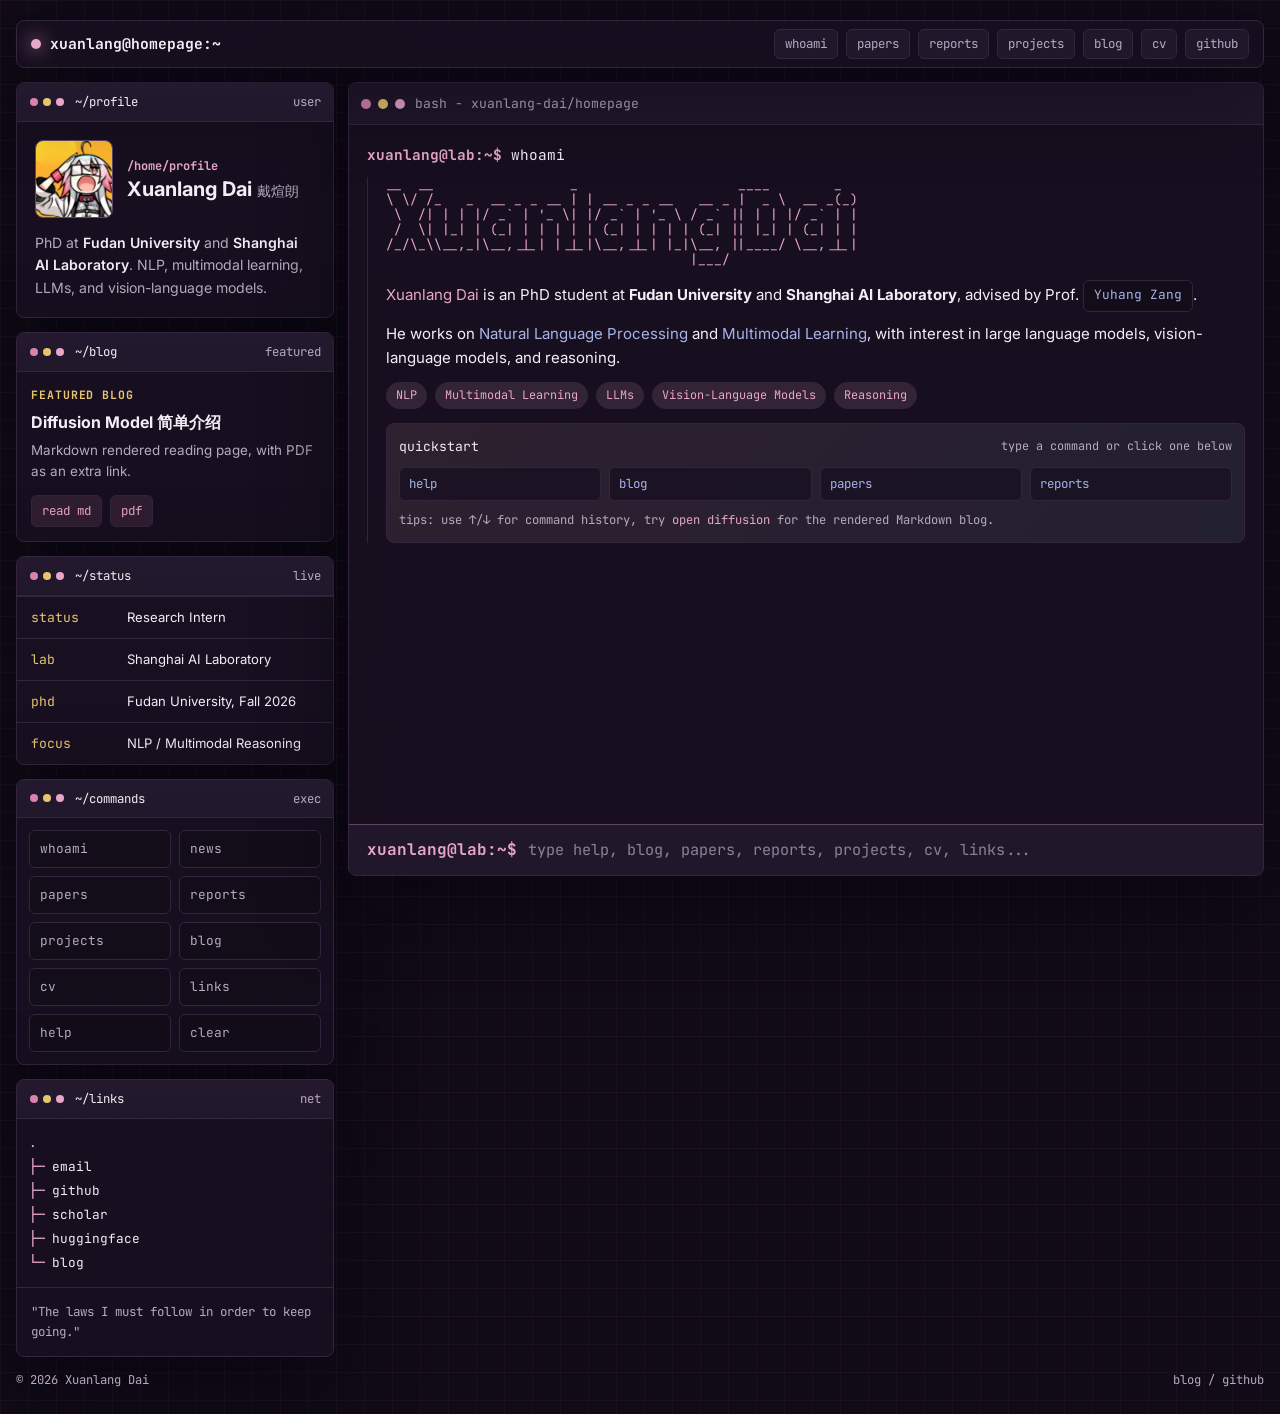
==== commit 2c121bce: "<add> add instantfusioin" ====
--- a/index.html
+++ b/index.html
@@ -729,6 +729,14 @@
         object-fit: contain;
       }
 
+      .media-thumb object {
+        width: 100%;
+        min-height: 148px;
+        display: block;
+        border: 0;
+        background: #fff;
+      }
+
       .media-title {
         margin: 0 0 6px;
         color: var(--text);
@@ -937,6 +945,12 @@
         .statusbar {
           flex-direction: column;
           align-items: flex-start;
+        }
+      }
+
+      @media (prefers-reduced-motion: reduce) {
+        .command-caret {
+          animation: none;
         }
       }
     </style>
@@ -979,7 +993,7 @@
                 </div>
               </div>
               <p class="profile-meta">
-                Incoming PhD at <strong>Fudan University</strong> and <strong>Shanghai AI Laboratory</strong>. NLP, multimodal learning, LLMs, and
+                PhD at <strong>Fudan University</strong> and <strong>Shanghai AI Laboratory</strong>. NLP, multimodal learning, LLMs, and
                 vision-language models.
               </p>
             </div>
@@ -1086,7 +1100,7 @@
 /_/\_\\__,_|\__,_|_| |_|_|\__,_|_| |_|\__, ||____/ \__,_|_|
                                       |___/</pre>
                 <p>
-                  <span class="green">Xuanlang Dai</span> is an incoming PhD student at <strong>Fudan University</strong> and
+                  <span class="green">Xuanlang Dai</span> is an PhD student at <strong>Fudan University</strong> and
                   <strong>Shanghai AI Laboratory</strong>, advised by Prof.
                   <a class="terminal-link" href="https://yuhangzang.github.io/" target="_blank" rel="noreferrer">Yuhang Zang</a>.
                 </p>
@@ -1200,6 +1214,27 @@
               </div>
             </div>
           </div>
+          <div class="timeline-row">
+            <span class="time">Jun 2026</span>
+            <div>
+              <div class="entry-title"><span class="green">Paper</span> EndoCoT accepted by ECCV26</div>
+              <div class="entry-subtitle">
+                Our paper
+                <a class="terminal-link" href="https://arxiv.org/abs/2603.12252" target="_blank" rel="noreferrer">EndoCoT</a>
+                has been accepted by ECCV26!
+              </div>
+            </div>
+          </div>
+          <div class="timeline-row">
+            <span class="time">May 24, 2026</span>
+            <div>
+              <div class="entry-title"><span class="green">Talk</span> Gave a Talk at Fudan University</div>
+              <div class="entry-subtitle">
+                Theoretical Evolution and Frontiers of Diffusion Generative Models.
+                <a class="terminal-link" href="slide/1/扩散生成模型的理论演进与前沿探索.pdf" target="_blank" rel="noreferrer">Slides</a>
+              </div>
+            </div>
+          </div>
         </div>
       </div>
     </template>
@@ -1216,11 +1251,27 @@
               <strong>Xuanlang Dai</strong>, Yujie Zhou, Long Xing, Jiazi Bu, Xilin Wei, Yuhong Liu, Beichen Zhang, Kai Chen,
               <a class="terminal-link" href="https://yuhangzang.github.io/" target="_blank" rel="noreferrer">Yuhang Zang</a>
             </p>
-            <p class="media-meta"><span class="amber">Preprint</span> · arXiv, Mar 2026</p>
+            <p class="media-meta"><span class="amber">ECCV26</span> · Accepted, 2026</p>
             <div class="media-actions">
-              <a class="media-link" href="https://arxiv.org/abs/2603.12252" target="_blank" rel="noreferrer">arXiv</a>
+              <a class="media-link" href="https://arxiv.org/abs/2603.12252" target="_blank" rel="noreferrer">ECCV26</a>
               <a class="media-link" href="https://huggingface.co/papers/2603.12252" target="_blank" rel="noreferrer">🤗 Paper</a>
               <a class="media-link" href="https://huggingface.co/datasets/internlm/EndoCoT-Data" target="_blank" rel="noreferrer">🤗 Dataset</a>
+              <a class="media-link" href="https://github.com/InternLM/EndoCoT" target="_blank" rel="noreferrer">GitHub</a>
+            </div>
+          </div>
+        </div>
+        <div class="media-item">
+          <div class="media-thumb">
+            <object data="image/paper/2.pdf#toolbar=0&amp;navpanes=0&amp;scrollbar=0" type="application/pdf" aria-label="InstantFusion method preview">
+              <a class="terminal-link" href="image/paper/2.pdf" target="_blank" rel="noreferrer">Method PDF</a>
+            </object>
+          </div>
+          <div>
+            <h2 class="media-title">InstantFusion: A Shared Latent Interface for Heterogeneous Image Generators</h2>
+            <p class="media-meta"><span class="amber">Paper</span> · Shared latent interface for heterogeneous image generators</p>
+            <div class="media-actions">
+              <a class="media-link" href="https://arxiv.org/abs/2610.13944" target="_blank" rel="noreferrer">arxiv</a>
+              <a class="media-link" href="https://huggingface.co/papers/2610.13944" target="_blank" rel="noreferrer">🤗 Paper</a>
               <a class="media-link" href="https://github.com/InternLM/EndoCoT" target="_blank" rel="noreferrer">GitHub</a>
             </div>
           </div>
@@ -1294,7 +1345,7 @@
           <div class="timeline-row">
             <span class="time">2026 →</span>
             <div>
-              <div class="entry-title">PhD Student <span class="muted">(incoming)</span></div>
+              <div class="entry-title">PhD Student <span class="muted"></span></div>
               <div class="entry-subtitle">Fudan University &amp; Shanghai AI Laboratory</div>
             </div>
           </div>
@@ -1425,6 +1476,46 @@
       const history = [];
       let historyIndex = 0;
 
+      function isEditableTarget(target) {
+        if (!target || !(target instanceof HTMLElement)) {
+          return false;
+        }
+
+        const tagName = target.tagName.toLowerCase();
+        return target.isContentEditable || tagName === "input" || tagName === "textarea" || tagName === "select";
+      }
+
+      function focusCommandInput() {
+        input.focus({ preventScroll: true });
+        const end = input.value.length;
+        input.setSelectionRange(end, end);
+        syncCommandCaret();
+      }
+
+      function insertAtCommandCursor(text) {
+        const start = typeof input.selectionStart === "number" ? input.selectionStart : input.value.length;
+        const end = typeof input.selectionEnd === "number" ? input.selectionEnd : input.value.length;
+        input.value = input.value.slice(0, start) + text + input.value.slice(end);
+        const nextPosition = start + text.length;
+        input.setSelectionRange(nextPosition, nextPosition);
+        syncCommandCaret();
+      }
+
+      function deleteBeforeCommandCursor() {
+        const start = typeof input.selectionStart === "number" ? input.selectionStart : input.value.length;
+        const end = typeof input.selectionEnd === "number" ? input.selectionEnd : input.value.length;
+
+        if (start !== end) {
+          input.value = input.value.slice(0, start) + input.value.slice(end);
+          input.setSelectionRange(start, start);
+        } else if (start > 0) {
+          input.value = input.value.slice(0, start - 1) + input.value.slice(start);
+          input.setSelectionRange(start - 1, start - 1);
+        }
+
+        syncCommandCaret();
+      }
+
       function syncCommandCaret() {
         const caretIndex = typeof input.selectionStart === "number" ? input.selectionStart : input.value.length;
         commandMirror.textContent = input.value.slice(0, caretIndex);
@@ -1556,6 +1647,36 @@
         }
       });
 
+      document.addEventListener("keydown", (event) => {
+        if (event.defaultPrevented || event.metaKey || event.ctrlKey || event.altKey || event.isComposing || isEditableTarget(event.target)) {
+          return;
+        }
+
+        if ((event.key === "Enter" || event.key === " ") && event.target instanceof HTMLElement && event.target.closest("a, button")) {
+          return;
+        }
+
+        if (event.key.length === 1) {
+          event.preventDefault();
+          focusCommandInput();
+          insertAtCommandCursor(event.key);
+          return;
+        }
+
+        if (event.key === "Backspace") {
+          event.preventDefault();
+          focusCommandInput();
+          deleteBeforeCommandCursor();
+          return;
+        }
+
+        if (event.key === "Enter") {
+          event.preventDefault();
+          focusCommandInput();
+          runCommand(input.value);
+        }
+      });
+
       ["input", "keydown", "keyup", "click", "select", "focus", "scroll"].forEach((eventName) => {
         input.addEventListener(eventName, queueCommandCaretSync);
       });
